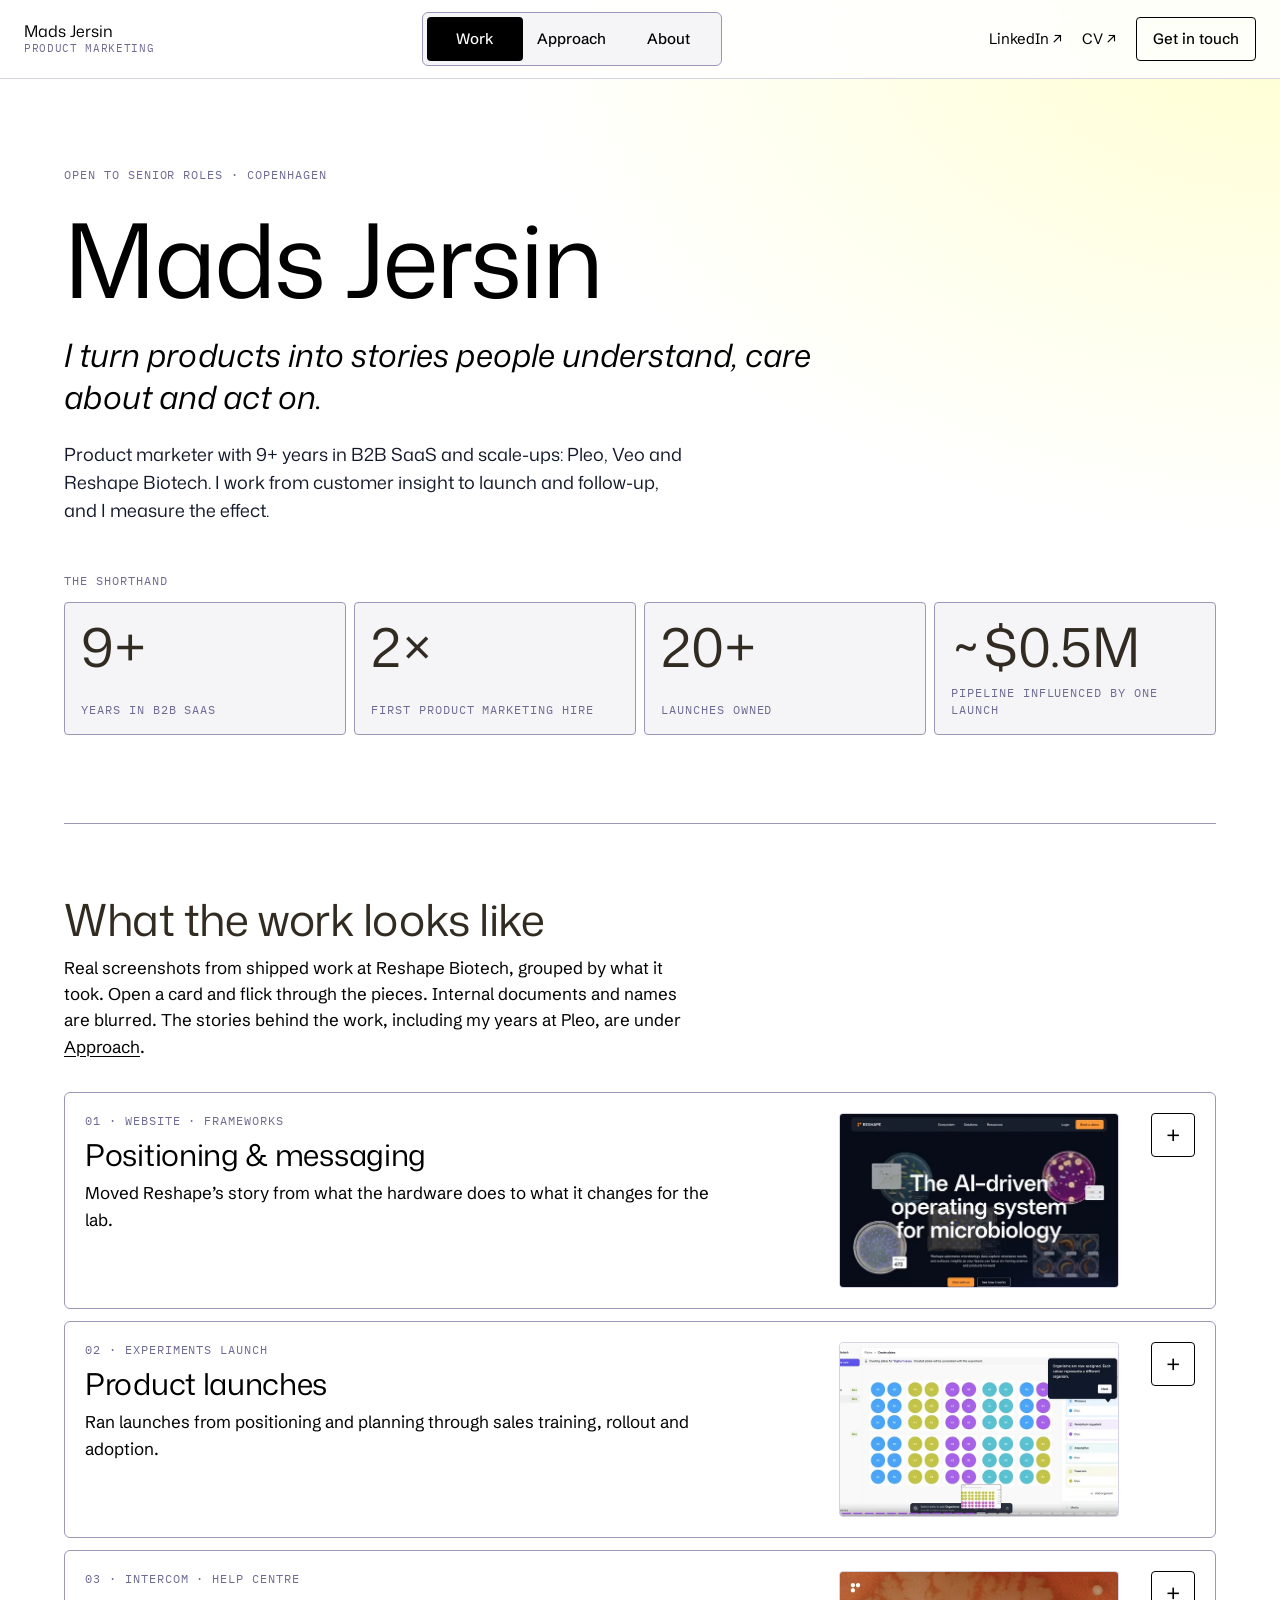
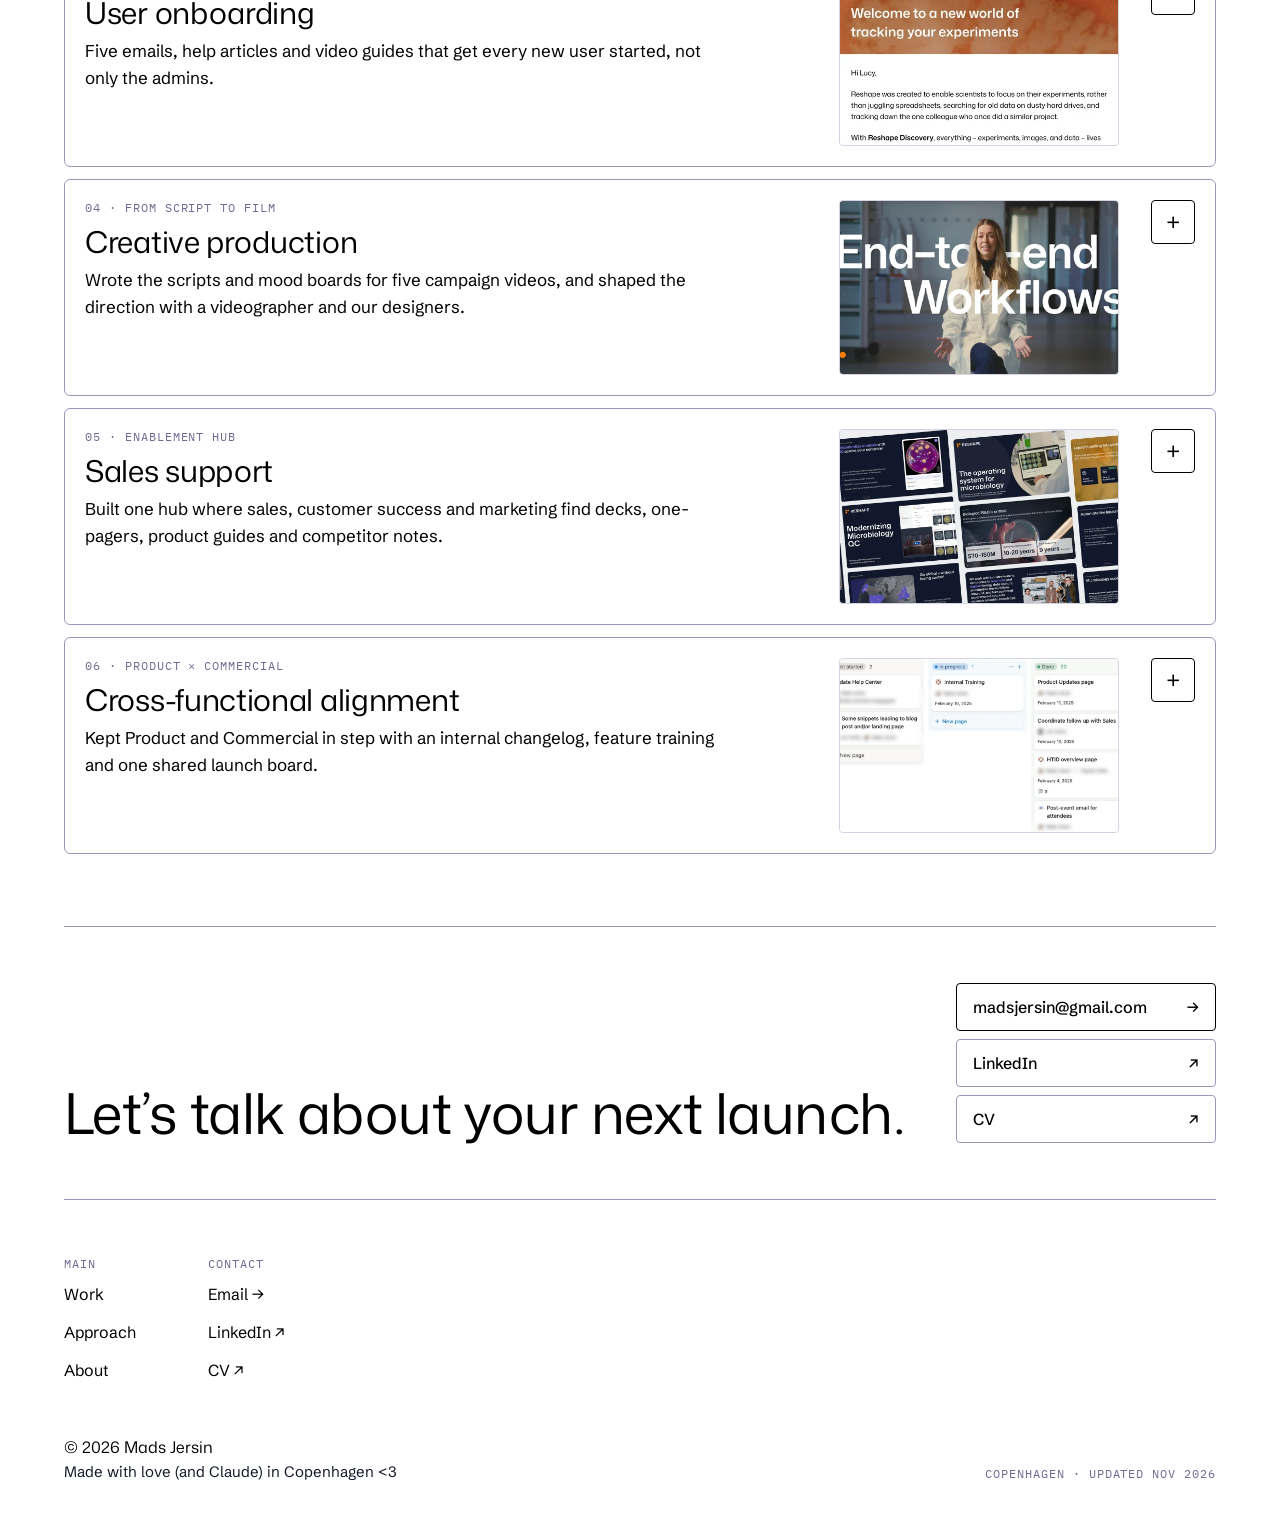
==== index.html @ 0ba7e27a "Add portfolio site: Work, Approach and About Static three-page portfolio built from build.py, with t" ====
<!doctype html>
<html lang="en">
<head>
<meta charset="utf-8">
<meta name="viewport" content="width=device-width, initial-scale=1">
<title>Mads Jersin · Product marketing portfolio</title>
<meta name="description" content="Product marketer in Copenhagen with 9+ years in B2B SaaS: Pleo, Veo and Reshape Biotech. Positioning, launches, onboarding and creative production.">
<meta property="og:title" content="Mads Jersin · Product marketing portfolio">
<meta property="og:description" content="Product marketer in Copenhagen with 9+ years in B2B SaaS: Pleo, Veo and Reshape Biotech. Positioning, launches, onboarding and creative production.">
<meta property="og:type" content="website">
<link rel="icon" href="assets/favicon.svg" type="image/svg+xml">
<link rel="preconnect" href="https://fonts.googleapis.com">
<link rel="preconnect" href="https://fonts.gstatic.com" crossorigin>
<link rel="stylesheet" href="https://fonts.googleapis.com/css2?family=Mona+Sans:ital,wght@0,200..900;1,200..900&amp;family=Schibsted+Grotesk:wght@400..700&amp;family=IBM+Plex+Mono:wght@400;500&amp;display=swap">
<link rel="stylesheet" href="assets/styles.css">
</head>
<body>
<header class="site-header">
<a class="brand" href="./"><span class="brand-name">Mads Jersin</span><span class="label">Product marketing</span></a>
<nav class="nav" aria-label="Main"><a href="./" aria-current="page">Work</a><a href="approach/">Approach</a><a href="about/">About</a></nav>
<div class="header-links">
<a href="https://www.linkedin.com/in/madsjersin/" target="_blank" rel="noopener">LinkedIn ↗</a>
<a href="https://drive.google.com/file/d/1JuSTkis4ubju15cBtVHwm5WneKTmhr91/view?usp=sharing" target="_blank" rel="noopener">CV ↗</a>
<a class="cta" href="mailto:madsjersin@gmail.com">Get in touch</a>
</div>
</header>
<main class="wrap">
<section class="hero">
<span class="label">Open to senior roles · Copenhagen</span>
<h1>Mads Jersin</h1>
<p class="lede">I turn products into stories people understand, care about and act on.</p>
<p class="intro">Product marketer with 9+ years in B2B SaaS and scale-ups: Pleo, Veo and Reshape Biotech. I work from customer insight to launch and follow-up, and I measure the effect.</p>
</section>
<section class="shorthand" aria-label="The shorthand">
<span class="label">The shorthand</span>
<div class="stats"><div class="stat"><span class="stat-num">9+</span><span class="label">Years in B2B SaaS</span></div><div class="stat"><span class="stat-num">2×</span><span class="label">First product marketing hire</span></div><div class="stat"><span class="stat-num">20+</span><span class="label">Launches owned</span></div><div class="stat"><span class="stat-num">~$0.5M</span><span class="label">Pipeline influenced by one launch</span></div></div>
</section>
<section class="section ruled" id="work">
<div class="section-head">
<h2>What the work looks like</h2>
<p>Real screenshots from shipped work at Reshape Biotech, grouped by what it took. Open a card and flick through the pieces. Internal documents and names are blurred. The stories behind the work, including my years at Pleo, are under <a href="approach/">Approach</a>.</p>
</div>
<div class="cards"><details class="card" id="positioning">
<summary>
<div class="card-text"><span class="label">01 · Website · Frameworks</span><h3>Positioning &amp; messaging</h3><p>Moved Reshape’s story from what the hardware does to what it changes for the lab.</p></div>
<div class="thumb"><img src="assets/img/pos-new-website.webp" alt="" width="560" height="1000" loading="lazy"></div>
<span class="plus" aria-hidden="true"><span>+</span></span>
</summary>
<div class="card-body"><p class="note">The old and new website side by side, and the documents behind the change: a written positioning, a messaging framework and audience profiles for quality control (QC) and R&amp;D labs.</p><div class="strip-wrap"><div class="strip"><figure class="shot"><figcaption>Old website</figcaption><button type="button" data-caption="Old website" aria-label="Enlarge: Old website"><img src="assets/img/pos-old-website.webp" alt="Old website (screenshot)" width="549" height="1000" loading="lazy"></button></figure><figure class="shot"><figcaption>New website</figcaption><button type="button" data-caption="New website" aria-label="Enlarge: New website"><img src="assets/img/pos-new-website.webp" alt="New website (screenshot)" width="560" height="1000" loading="lazy"></button></figure><figure class="shot"><figcaption>Positioning document</figcaption><button type="button" data-caption="Positioning document" aria-label="Enlarge: Positioning document"><img src="assets/img/pos-positioning.webp" alt="Positioning document (screenshot)" width="803" height="1000" loading="lazy"></button></figure><figure class="shot"><figcaption>Messaging framework</figcaption><button type="button" data-caption="Messaging framework" aria-label="Enlarge: Messaging framework"><img src="assets/img/pos-messaging.webp" alt="Messaging framework (screenshot)" width="735" height="1000" loading="lazy"></button></figure><figure class="shot"><figcaption>Audience framework</figcaption><button type="button" data-caption="Audience framework" aria-label="Enlarge: Audience framework"><img src="assets/img/pos-audience.webp" alt="Audience framework (screenshot)" width="607" height="1000" loading="lazy"></button></figure></div><div class="strip-foot"><span class="label">5 pieces · click one to enlarge</span><div class="arrows"><button type="button" data-dir="-1" aria-label="Previous screenshots">←</button><button type="button" data-dir="1" aria-label="Next screenshots">→</button></div></div></div></div>
</details><details class="card" id="launches">
<summary>
<div class="card-text"><span class="label">02 · Experiments launch</span><h3>Product launches</h3><p>Ran launches from positioning and planning through sales training, rollout and adoption.</p></div>
<div class="thumb"><img src="assets/img/exp-feature-tour.webp" alt="" width="790" height="426" loading="lazy"></div>
<span class="plus" aria-hidden="true"><span>+</span></span>
</summary>
<div class="card-body"><p class="note">The Experiments launch: every place a user meets the new feature, from the first tooltip to the help article. One of the launches run through Reshape’s tiered launch model.</p><div class="strip-wrap"><div class="strip"><figure class="shot"><figcaption>In-app tooltips</figcaption><button type="button" data-caption="In-app tooltips" aria-label="Enlarge: In-app tooltips"><img src="assets/img/exp-tooltips.webp" alt="In-app tooltips (screenshot)" width="416" height="528" loading="lazy"></button></figure><figure class="shot"><figcaption>Empty state</figcaption><button type="button" data-caption="Empty state" aria-label="Enlarge: Empty state"><img src="assets/img/exp-empty-state.webp" alt="Empty state (screenshot)" width="912" height="532" loading="lazy"></button></figure><figure class="shot"><figcaption>Clickable feature tour</figcaption><button type="button" data-caption="Clickable feature tour" aria-label="Enlarge: Clickable feature tour"><img src="assets/img/exp-feature-tour.webp" alt="Clickable feature tour (screenshot)" width="790" height="426" loading="lazy"></button></figure><figure class="shot"><figcaption>Launch email</figcaption><button type="button" data-caption="Launch email" aria-label="Enlarge: Launch email"><img src="assets/img/exp-launch-email.webp" alt="Launch email (screenshot)" width="444" height="940" loading="lazy"></button></figure><figure class="shot"><figcaption>Help article: Plate templates</figcaption><button type="button" data-caption="Help article: Plate templates" aria-label="Enlarge: Help article: Plate templates"><img src="assets/img/exp-kb-plate-templates.webp" alt="Help article: Plate templates (screenshot)" width="400" height="446" loading="lazy"></button></figure><figure class="shot"><figcaption>Help article: Experiments</figcaption><button type="button" data-caption="Help article: Experiments" aria-label="Enlarge: Help article: Experiments"><img src="assets/img/exp-kb-experiments.webp" alt="Help article: Experiments (screenshot)" width="400" height="450" loading="lazy"></button></figure></div><div class="strip-foot"><span class="label">6 pieces · click one to enlarge</span><div class="arrows"><button type="button" data-dir="-1" aria-label="Previous screenshots">←</button><button type="button" data-dir="1" aria-label="Next screenshots">→</button></div></div></div></div>
</details><details class="card" id="onboarding">
<summary>
<div class="card-text"><span class="label">03 · Intercom · Help centre</span><h3>User onboarding</h3><p>Five emails, help articles and video guides that get every new user started, not only the admins.</p></div>
<div class="thumb"><img src="assets/img/onb-email.webp" alt="" width="535" height="1000" loading="lazy"></div>
<span class="plus" aria-hidden="true"><span>+</span></span>
</summary>
<div class="card-body"><p class="note">Each email points to a help article with a video guide, so new users can read or watch their way into the product. The story behind it is under Approach.</p><div class="strip-wrap"><div class="strip"><figure class="shot"><figcaption>Onboarding email</figcaption><button type="button" data-caption="Onboarding email" aria-label="Enlarge: Onboarding email"><img src="assets/img/onb-email.webp" alt="Onboarding email (screenshot)" width="535" height="1000" loading="lazy"></button></figure><figure class="shot"><figcaption>Video guides: Reshape 101</figcaption><button type="button" data-caption="Video guides: Reshape 101" aria-label="Enlarge: Video guides: Reshape 101"><img src="assets/img/onb-videos.webp" alt="Video guides: Reshape 101 (screenshot)" width="1400" height="599" loading="lazy"></button></figure><figure class="shot"><figcaption>Help article: Starting a new job</figcaption><button type="button" data-caption="Help article: Starting a new job" aria-label="Enlarge: Help article: Starting a new job"><img src="assets/img/onb-article-job.webp" alt="Help article: Starting a new job (screenshot)" width="850" height="728" loading="lazy"></button></figure><figure class="shot"><figcaption>Help article: Discovery overview</figcaption><button type="button" data-caption="Help article: Discovery overview" aria-label="Enlarge: Help article: Discovery overview"><img src="assets/img/onb-article-overview.webp" alt="Help article: Discovery overview (screenshot)" width="852" height="734" loading="lazy"></button></figure></div><div class="strip-foot"><span class="label">4 pieces · click one to enlarge</span><div class="arrows"><button type="button" data-dir="-1" aria-label="Previous screenshots">←</button><button type="button" data-dir="1" aria-label="Next screenshots">→</button></div></div></div></div>
</details><details class="card" id="creative">
<summary>
<div class="card-text"><span class="label">04 · From script to film</span><h3>Creative production</h3><p>Wrote the scripts and mood boards for five campaign videos, and shaped the direction with a videographer and our designers.</p></div>
<div class="thumb"><img src="assets/img/cre-final.webp" alt="" width="1054" height="588" loading="lazy"></div>
<span class="plus" aria-hidden="true"><span>+</span></span>
</summary>
<div class="card-body"><p class="note">How one of them came together, from script to finished film.</p><div class="strip-wrap"><div class="strip"><figure class="shot"><figcaption>1 → Scripting</figcaption><button type="button" data-caption="Scripting" aria-label="Enlarge: Scripting"><img src="assets/img/cre-script.webp" alt="Scripting (screenshot)" width="1161" height="876" loading="lazy"></button></figure><figure class="shot"><figcaption>2 → Mood boarding</figcaption><button type="button" data-caption="Mood boarding" aria-label="Enlarge: Mood boarding"><img src="assets/img/cre-moodboard.webp" alt="Mood boarding (screenshot)" width="1268" height="952" loading="lazy"></button></figure><figure class="shot"><figcaption>3 → Design collaboration</figcaption><button type="button" data-caption="Design collaboration" aria-label="Enlarge: Design collaboration"><img src="assets/img/cre-design.webp" alt="Design collaboration (screenshot)" width="1376" height="656" loading="lazy"></button></figure><figure class="shot"><figcaption>4 → Final film</figcaption><button type="button" data-caption="Final film" aria-label="Enlarge: Final film"><img src="assets/img/cre-final.webp" alt="Final film (screenshot)" width="1054" height="588" loading="lazy"></button></figure></div><div class="strip-foot"><span class="label">4 pieces · click one to enlarge</span><div class="arrows"><button type="button" data-dir="-1" aria-label="Previous screenshots">←</button><button type="button" data-dir="1" aria-label="Next screenshots">→</button></div></div></div></div>
</details><details class="card" id="sales">
<summary>
<div class="card-text"><span class="label">05 · Enablement hub</span><h3>Sales support</h3><p>Built one hub where sales, customer success and marketing find decks, one-pagers, product guides and competitor notes.</p></div>
<div class="thumb"><img src="assets/img/sal-decks.webp" alt="" width="1116" height="672" loading="lazy"></div>
<span class="plus" aria-hidden="true"><span>+</span></span>
</summary>
<div class="card-body"><p class="note">Used by everyone in the commercial teams, around 15 people.</p><div class="strip-wrap"><div class="strip"><figure class="shot"><figcaption>Enablement &amp; sales collateral hub</figcaption><button type="button" data-caption="Enablement &amp; sales collateral hub" aria-label="Enlarge: Enablement &amp; sales collateral hub"><img src="assets/img/sal-hub.webp" alt="Enablement &amp; sales collateral hub (screenshot)" width="1108" height="982" loading="lazy"></button></figure><figure class="shot"><figcaption>Sales decks</figcaption><button type="button" data-caption="Sales decks" aria-label="Enlarge: Sales decks"><img src="assets/img/sal-decks.webp" alt="Sales decks (screenshot)" width="1116" height="672" loading="lazy"></button></figure><figure class="shot"><figcaption>Product guides</figcaption><button type="button" data-caption="Product guides" aria-label="Enlarge: Product guides"><img src="assets/img/sal-guides.webp" alt="Product guides (screenshot)" width="967" height="630" loading="lazy"></button></figure><figure class="shot"><figcaption>One-pagers</figcaption><button type="button" data-caption="One-pagers" aria-label="Enlarge: One-pagers"><img src="assets/img/sal-onepagers.webp" alt="One-pagers (screenshot)" width="987" height="476" loading="lazy"></button></figure><figure class="shot"><figcaption>Competitive intel</figcaption><button type="button" data-caption="Competitive intel" aria-label="Enlarge: Competitive intel"><img src="assets/img/sal-compintel.webp" alt="Competitive intel (screenshot)" width="1116" height="451" loading="lazy"></button></figure><figure class="shot"><figcaption>Internal feature overviews</figcaption><button type="button" data-caption="Internal feature overviews" aria-label="Enlarge: Internal feature overviews"><img src="assets/img/sal-feature-overviews.webp" alt="Internal feature overviews (screenshot)" width="546" height="451" loading="lazy"></button></figure></div><div class="strip-foot"><span class="label">6 pieces · click one to enlarge</span><div class="arrows"><button type="button" data-dir="-1" aria-label="Previous screenshots">←</button><button type="button" data-dir="1" aria-label="Next screenshots">→</button></div></div></div></div>
</details><details class="card" id="alignment">
<summary>
<div class="card-text"><span class="label">06 · Product × Commercial</span><h3>Cross-functional alignment</h3><p>Kept Product and Commercial in step with an internal changelog, feature training and one shared launch board.</p></div>
<div class="thumb"><img src="assets/img/ali-launch-board.webp" alt="" width="1130" height="630" loading="lazy"></div>
<span class="plus" aria-hidden="true"><span>+</span></span>
</summary>
<div class="card-body"><p class="note">The quieter work that makes launches land.</p><div class="strip-wrap"><div class="strip"><figure class="shot"><figcaption>Internal product changelog</figcaption><button type="button" data-caption="Internal product changelog" aria-label="Enlarge: Internal product changelog"><img src="assets/img/ali-changelog.webp" alt="Internal product changelog (screenshot)" width="448" height="1000" loading="lazy"></button></figure><figure class="shot"><figcaption>Internal feature training</figcaption><button type="button" data-caption="Internal feature training" aria-label="Enlarge: Internal feature training"><img src="assets/img/ali-training.webp" alt="Internal feature training (screenshot)" width="1213" height="996" loading="lazy"></button></figure><figure class="shot"><figcaption>Product launch coordination</figcaption><button type="button" data-caption="Product launch coordination" aria-label="Enlarge: Product launch coordination"><img src="assets/img/ali-launch-board.webp" alt="Product launch coordination (screenshot)" width="1130" height="630" loading="lazy"></button></figure></div><div class="strip-foot"><span class="label">3 pieces · click one to enlarge</span><div class="arrows"><button type="button" data-dir="-1" aria-label="Previous screenshots">←</button><button type="button" data-dir="1" aria-label="Next screenshots">→</button></div></div></div></div>
</details></div>
</section>
<section class="contact" aria-label="Contact">
<h2>Let’s talk about your next launch.</h2>
<div class="contact-links">
<a href="mailto:madsjersin@gmail.com">madsjersin@gmail.com <span aria-hidden="true">→</span></a>
<a href="https://www.linkedin.com/in/madsjersin/" target="_blank" rel="noopener">LinkedIn <span aria-hidden="true">↗</span></a>
<a href="https://drive.google.com/file/d/1JuSTkis4ubju15cBtVHwm5WneKTmhr91/view?usp=sharing" target="_blank" rel="noopener">CV <span aria-hidden="true">↗</span></a>
</div>
</section>
<footer class="site-footer">
<div class="footer-cols">
<div><span class="label">Main</span><a href="./">Work</a><a href="approach/">Approach</a><a href="about/">About</a></div>
<div><span class="label">Contact</span><a href="mailto:madsjersin@gmail.com">Email →</a><a href="https://www.linkedin.com/in/madsjersin/" target="_blank" rel="noopener">LinkedIn ↗</a><a href="https://drive.google.com/file/d/1JuSTkis4ubju15cBtVHwm5WneKTmhr91/view?usp=sharing" target="_blank" rel="noopener">CV ↗</a></div>
</div>
<div class="footer-base">
<div><p>© 2026 Mads Jersin</p><p>Made with love (and Claude) in Copenhagen &lt;3</p></div>
<span class="label">Copenhagen · Updated Nov 2026</span>
</div>
</footer>
</main>
<dialog class="lightbox" id="lightbox" aria-label="Enlarged screenshot">
<figure><img alt=""><figcaption><span data-caption></span><button type="button">Close</button></figcaption></figure>
</dialog>
<script src="assets/site.js"></script>
</body>
</html>
---- assets/styles.css ----
/* Mads Jersin — portfolio. Tokens follow the "Mads Jersin" design system. */
:root {
  --paper: #ffffff;
  --ink: #000000;
  --deep-ink: #12192a;
  --charcoal: #322b22;
  --lavender: #9b97b8;
  --lavender-ink: #6e6a92;
  --lavender-soft: #d5d3e1;
  --card: #f5f5f8;
  --display: "Mona Sans", "Helvetica Neue", Arial, sans-serif;
  --sans: "Schibsted Grotesk", "Helvetica Neue", Arial, sans-serif;
  --mono: "IBM Plex Mono", "SFMono-Regular", Menlo, monospace;
  --wrap: 1200px;
  --gutter: 24px;
}

@view-transition { navigation: auto; }

*, *::before, *::after { box-sizing: border-box; }
html { scroll-behavior: smooth; -webkit-text-size-adjust: 100%; }
body {
  margin: 0;
  color: var(--ink);
  font-family: var(--sans);
  font-size: 17px;
  line-height: 1.55;
  background:
    radial-gradient(1100px 760px at 100% 0%, rgba(255, 255, 196, 0.8) 0%, rgba(255, 255, 196, 0) 70%),
    var(--paper);
  background-repeat: no-repeat;
}
img { max-width: 100%; display: block; }
a { color: var(--ink); text-underline-offset: 3px; }
a:hover { color: var(--lavender-ink); }
:focus-visible { outline: 2px solid var(--ink); outline-offset: 2px; }
h1, h2, h3, p, figure, ul, ol { margin: 0; }
ul, ol { padding: 0; list-style: none; }

.wrap { max-width: var(--wrap); margin: 0 auto; padding: 0 var(--gutter); }
.label {
  font-family: var(--mono);
  font-size: 12px;
  line-height: 1.4;
  letter-spacing: 0.08em;
  text-transform: uppercase;
  color: var(--lavender-ink);
}

/* Header */
.site-header {
  position: sticky; top: 0; z-index: 20;
  display: flex; align-items: center; justify-content: space-between; gap: 16px;
  padding: 12px var(--gutter);
  background: rgba(255, 255, 255, 0.86);
  -webkit-backdrop-filter: blur(10px); backdrop-filter: blur(10px);
  border-bottom: 1px solid var(--lavender-soft);
}
.brand { display: flex; flex-direction: column; text-decoration: none; min-height: 44px; justify-content: center; }
.brand-name { font-family: var(--display); font-size: 16px; line-height: 1.2; }
.brand .label { font-size: 11px; letter-spacing: 0.06em; }
.nav {
  display: grid; grid-template-columns: repeat(3, minmax(0, 1fr));
  width: 300px; max-width: 100%; padding: 4px;
  background: var(--card); border: 1px solid var(--lavender); border-radius: 6px;
}
.nav a {
  display: flex; align-items: center; justify-content: center;
  min-height: 44px; border-radius: 4px;
  text-decoration: none; font-size: 15px; font-weight: 500;
}
.nav a[aria-current="page"] { background: var(--ink); color: #ffffff; view-transition-name: navpill; }
.header-links { display: flex; align-items: center; gap: 20px; font-size: 15px; }
.header-links a { text-decoration: none; min-height: 44px; display: inline-flex; align-items: center; white-space: nowrap; }
.header-links .cta { padding: 0 16px; border: 1px solid var(--ink); border-radius: 4px; font-weight: 500; }

/* Hero */
.hero { display: flex; flex-direction: column; gap: 24px; padding: 88px 0 48px; }
.hero h1 { font-family: var(--display); font-weight: 400; font-size: clamp(52px, 8vw, 104px); line-height: 1; letter-spacing: -0.02em; }
.lede { max-width: 820px; font-family: var(--display); font-style: italic; font-size: clamp(22px, 2.6vw, 32px); line-height: 1.3; }
.intro { max-width: 620px; font-family: var(--display); font-size: 18px; color: var(--deep-ink); }

.shorthand { display: flex; flex-direction: column; gap: 12px; padding-bottom: 88px; }
.stats { display: grid; grid-template-columns: repeat(4, minmax(0, 1fr)); gap: 8px; }
.stat {
  display: flex; flex-direction: column; justify-content: space-between; gap: 12px;
  min-height: 120px; padding: 16px;
  background: var(--card); border: 1px solid var(--lavender); border-radius: 4px;
}
.stat-num { font-family: var(--display); font-size: clamp(36px, 4.4vw, 54px); line-height: 1; color: var(--charcoal); }

/* Sections */
.section { display: flex; flex-direction: column; gap: 32px; padding: 72px 0; }
.section.ruled { border-top: 1px solid var(--lavender); }
.section.first { padding-top: 88px; }
.section-head { display: flex; flex-direction: column; gap: 12px; }
.section-head h1, .section-head h2 {
  font-family: var(--display); font-weight: 400; font-size: clamp(34px, 4.4vw, 44px);
  line-height: 1.05; letter-spacing: -0.01em; color: var(--charcoal);
}
.section-head p { max-width: 640px; }

/* Cards (details) */
.cards { display: flex; flex-direction: column; gap: 12px; }
.card { background: var(--paper); border: 1px solid var(--lavender); border-radius: 6px; scroll-margin-top: 96px; }
.card summary {
  display: grid; grid-template-columns: minmax(0, 1fr) auto 44px; gap: 16px 32px; align-items: start;
  padding: 20px; cursor: pointer; list-style: none; border-radius: 6px;
}
.card summary::-webkit-details-marker { display: none; }
.card summary:hover .plus { background: var(--ink); color: #ffffff; }
.card-text { display: flex; flex-direction: column; gap: 8px; min-width: 0; }
.card-text h3 { font-family: var(--display); font-weight: 400; font-size: clamp(24px, 3vw, 30px); line-height: 1.15; letter-spacing: -0.01em; }
.card-text p { max-width: 640px; }
.thumb { grid-column: 2; grid-row: 1; width: 280px; aspect-ratio: 16 / 10; border: 1px solid var(--lavender-soft); border-radius: 4px; overflow: hidden; background: var(--card); }
.thumb img { width: 100%; height: 100%; object-fit: cover; object-position: top; }
.card[open] .thumb { display: none; }
.plus {
  grid-column: -2; grid-row: 1;
  width: 44px; height: 44px; display: flex; align-items: center; justify-content: center;
  border: 1px solid var(--ink); border-radius: 4px; background: var(--paper);
  font-family: var(--display); font-size: 24px; line-height: 1; transition: background 160ms, color 160ms;
}
.plus span { display: block; transition: transform 240ms; }
.card[open] .plus span { transform: rotate(45deg); }

.result {
  grid-column: 2; grid-row: 1; width: 280px; display: flex; flex-direction: column; gap: 6px; padding: 12px 16px;
  background: var(--card); border: 1px solid var(--lavender); border-radius: 4px;
}
.result .label { font-size: 11px; letter-spacing: 0.06em; }
.result li { display: grid; grid-template-columns: 18px minmax(0, 1fr); font-size: 15px; line-height: 1.45; color: var(--charcoal); }
.result li + li { margin-top: 6px; }
.result li::before { content: "→"; color: var(--lavender-ink); }

.card-body { display: flex; flex-direction: column; gap: 20px; padding: 0 20px 20px; }
.note { max-width: 68ch; font-family: var(--display); font-size: 18px; color: var(--deep-ink); }

/* Story rows */
.story { max-width: 72ch; border-top: 2px solid var(--ink); }
.story > div { display: flex; flex-direction: column; gap: 4px; padding: 14px 0; border-bottom: 1px solid var(--lavender); }
.story dt { font-family: var(--mono); font-size: 11px; letter-spacing: 0.06em; text-transform: uppercase; color: var(--lavender-ink); }
.story dd { margin: 0; font-size: 16px; }
.tags { font-family: var(--mono); font-size: 12px; letter-spacing: 0.06em; text-transform: uppercase; }
.more { display: inline-flex; align-items: center; gap: 12px; align-self: flex-start; min-height: 48px; padding: 0 16px; border: 1px solid var(--ink); border-radius: 4px; text-decoration: none; font-weight: 500; font-size: 16px; }

/* Screenshot strip */
.strip-wrap { display: flex; flex-direction: column; gap: 12px; min-width: 0; }
.strip {
  display: flex; gap: 20px; overflow-x: auto; scroll-snap-type: x proximity;
  margin-right: -20px; padding: 4px 20px 16px 0; scrollbar-width: thin;
}
.shot { flex: none; display: flex; flex-direction: column; gap: 8px; scroll-snap-align: start; }
.shot figcaption { font-size: 14px; font-weight: 500; line-height: 1.3; }
.shot button {
  display: block; padding: 0; border: 1px solid var(--lavender-soft); border-radius: 4px; overflow: hidden;
  background: var(--card); cursor: zoom-in; height: clamp(240px, 30vw, 380px);
}
.shot img { height: 100%; width: auto; max-width: none; }
.strip-foot { display: flex; align-items: center; justify-content: space-between; gap: 12px; }
.strip-foot .label { font-size: 11px; letter-spacing: 0.06em; }
.arrows { display: flex; gap: 8px; }
.arrows button {
  width: 44px; height: 44px; padding: 0; background: var(--paper); border: 1px solid var(--lavender);
  border-radius: 4px; cursor: pointer; font-size: 18px; color: var(--ink);
}
.arrows button:disabled { color: var(--lavender-soft); border-color: var(--lavender-soft); cursor: default; }

/* Lightbox */
.lightbox { padding: 0; border: 0; background: transparent; max-width: min(96vw, 1400px); max-height: 94vh; }
.lightbox::backdrop { background: rgba(18, 25, 42, 0.82); }
.lightbox figure { display: flex; flex-direction: column; gap: 10px; }
.lightbox img { max-width: 100%; max-height: 84vh; width: auto; height: auto; margin: 0 auto; border-radius: 4px; background: var(--paper); }
.lightbox figcaption { display: flex; justify-content: space-between; align-items: center; gap: 16px; color: #ffffff; font-size: 15px; }
.lightbox button { min-height: 44px; padding: 0 16px; background: transparent; color: #ffffff; border: 1px solid #ffffff; border-radius: 4px; font: inherit; cursor: pointer; }

/* About */
.about-top { display: flex; flex-wrap: wrap; gap: 40px; align-items: flex-start; }
.about-text { flex: 999 1 520px; min-width: 0; display: flex; flex-direction: column; gap: 16px; }
.about-text h1 { font-family: var(--display); font-weight: 400; font-size: clamp(34px, 4.4vw, 44px); line-height: 1.05; letter-spacing: -0.01em; color: var(--charcoal); }
.about-text p { max-width: 640px; font-family: var(--display); font-size: 18px; color: var(--deep-ink); }
.portrait { position: relative; flex: 1 1 260px; max-width: 340px; aspect-ratio: 152 / 183; border-radius: 5px; overflow: hidden; }
.portrait img { width: 100%; height: 100%; object-fit: cover; }
.portrait::after { content: ""; position: absolute; inset: 0; background: rgba(255, 255, 196, 0.19); }
.roles { border-top: 2px solid var(--ink); }
.role { display: flex; flex-wrap: wrap; gap: 8px 32px; padding: 20px 0; border-bottom: 1px solid var(--lavender); }
.role-co { flex: 1 1 260px; display: flex; flex-direction: column; gap: 6px; }
.role-co strong { font-family: var(--display); font-weight: 400; font-size: 28px; line-height: 1.15; }
.role-what { flex: 999 1 420px; min-width: 0; display: flex; flex-direction: column; gap: 6px; }
.role-what strong { font-family: var(--display); font-weight: 400; font-size: 21px; line-height: 1.25; }
.role-what span { font-size: 16px; }
.facts { display: flex; flex-wrap: wrap; gap: 8px; }
.fact { flex: 1 1 320px; display: flex; flex-direction: column; gap: 8px; padding: 16px; background: var(--card); border: 1px solid var(--lavender); border-radius: 4px; font-size: 16px; }

/* Contact + footer */
.contact { display: flex; flex-wrap: wrap; align-items: flex-end; justify-content: space-between; gap: 24px; padding: 56px 0; border-top: 1px solid var(--lavender); }
.contact h2 { flex: 999 1 420px; font-family: var(--display); font-weight: 400; font-size: clamp(34px, 5vw, 56px); line-height: 1.05; letter-spacing: -0.01em; }
.contact-links { flex: 1 1 260px; max-width: 360px; display: flex; flex-direction: column; gap: 8px; }
.contact-links a { display: flex; align-items: center; justify-content: space-between; min-height: 48px; padding: 0 16px; border: 1px solid var(--lavender); border-radius: 4px; text-decoration: none; font-size: 16px; font-weight: 500; }
.contact-links a:first-child { border-color: var(--ink); }
.site-footer { display: flex; flex-direction: column; gap: 48px; padding: 56px 0 40px; border-top: 1px solid var(--lavender); }
.footer-cols { display: flex; flex-wrap: wrap; gap: 32px 72px; }
.footer-cols div { display: flex; flex-direction: column; gap: 6px; }
.footer-cols a { text-decoration: none; font-size: 16px; min-height: 32px; display: inline-flex; align-items: center; }
.footer-base { display: flex; flex-wrap: wrap; align-items: flex-end; justify-content: space-between; gap: 12px; }
.footer-base p { font-size: 15px; color: var(--deep-ink); }
.footer-base p:first-child { font-family: var(--display); font-size: 16px; color: var(--ink); }

/* Tablet */
@media (max-width: 960px) {
  .header-links a:not(.cta) { display: none; }
  .card summary { grid-template-columns: minmax(0, 1fr) 44px; }
  .thumb, .result { grid-column: 1 / -1; grid-row: 2; }
  .thumb { width: min(100%, 420px); }
  .result { width: min(100%, 420px); }
}

/* Phone */
@media (max-width: 640px) {
  :root { --gutter: 16px; }
  .site-header { padding: 8px var(--gutter); gap: 12px; }
  .brand .label, .header-links { display: none; }
  .nav { width: auto; flex: 0 1 252px; }
  .nav a { font-size: 14px; }
  .hero { padding: 48px 0 40px; gap: 20px; }
  .shorthand { padding-bottom: 56px; }
  .stats { grid-template-columns: repeat(2, minmax(0, 1fr)); }
  .stat { min-height: 104px; padding: 12px; }
  .stat .label { font-size: 11px; letter-spacing: 0.06em; }
  .section { padding: 56px 0; gap: 24px; }
  .section.first { padding-top: 48px; }
  .card summary { padding: 16px; gap: 14px 12px; }
  .card-body { padding: 0 16px 16px; }
  .thumb, .result { width: 100%; }
  .strip { margin-right: -16px; padding-right: 16px; gap: 14px; }
  .shot button { height: 260px; }
  .contact { padding: 48px 0; }
  .contact-links { max-width: none; }
}

@media (prefers-reduced-motion: reduce) {
  html { scroll-behavior: auto; }
  .plus, .plus span { transition: none; }
  @view-transition { navigation: none; }
}
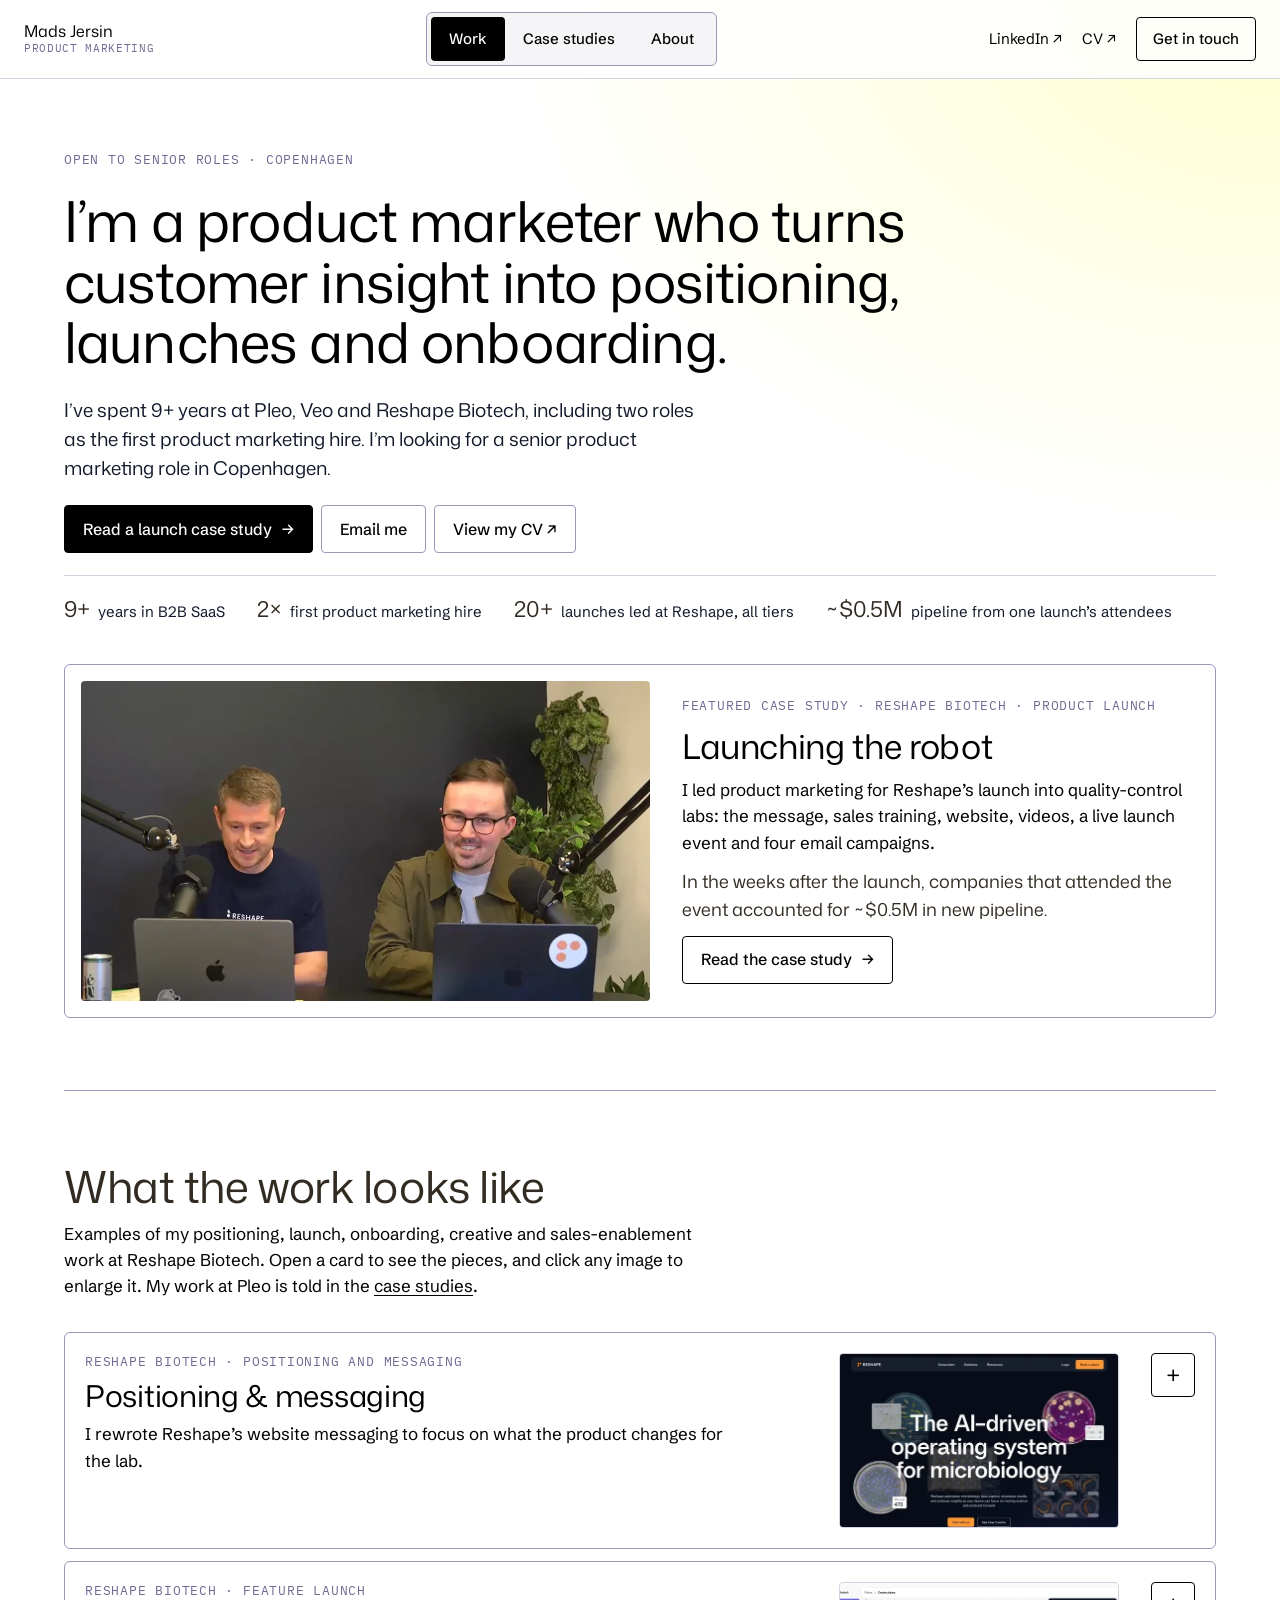
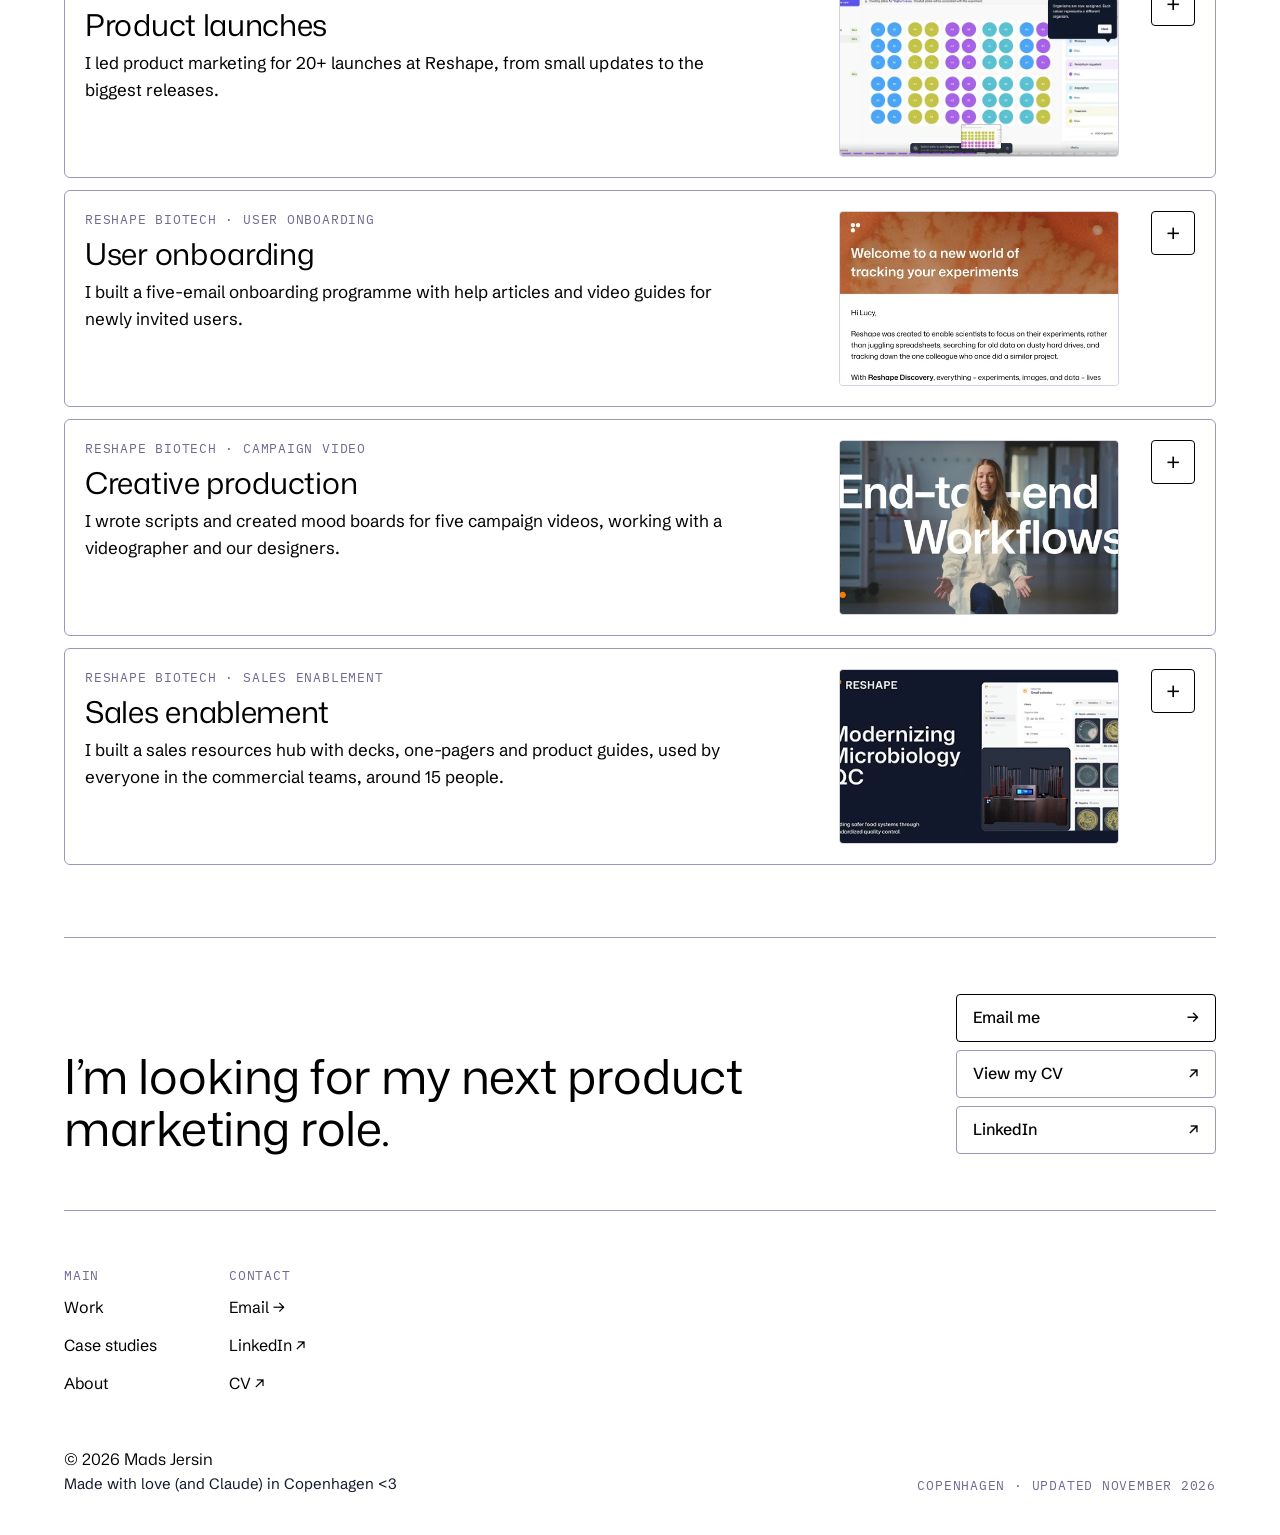
==== commit 26e8b26b: "Apply design review: no blurred images, case studies, featured launch - Work: proposition-led hero w" ====
--- a/index.html
+++ b/index.html
@@ -17,7 +17,7 @@
 <body>
 <header class="site-header">
 <a class="brand" href="./"><span class="brand-name">Mads Jersin</span><span class="label">Product marketing</span></a>
-<nav class="nav" aria-label="Main"><a href="./" aria-current="page">Work</a><a href="approach/">Approach</a><a href="about/">About</a></nav>
+<nav class="nav" aria-label="Main"><a href="./" aria-current="page">Work</a><a href="case-studies/">Case studies</a><a href="about/">About</a></nav>
 <div class="header-links">
 <a href="https://www.linkedin.com/in/madsjersin/" target="_blank" rel="noopener">LinkedIn ↗</a>
 <a href="https://drive.google.com/file/d/1JuSTkis4ubju15cBtVHwm5WneKTmhr91/view?usp=sharing" target="_blank" rel="noopener">CV ↗</a>
@@ -27,84 +27,94 @@
 <main class="wrap">
 <section class="hero">
 <span class="label">Open to senior roles · Copenhagen</span>
-<h1>Mads Jersin</h1>
-<p class="lede">I turn products into stories people understand, care about and act on.</p>
-<p class="intro">Product marketer with 9+ years in B2B SaaS and scale-ups: Pleo, Veo and Reshape Biotech. I work from customer insight to launch and follow-up, and I measure the effect.</p>
+<h1>I’m a product marketer who turns customer insight into positioning, launches and onboarding.</h1>
+<p class="intro">I’ve spent 9+ years at Pleo, Veo and Reshape Biotech, including two roles as the first product marketing hire. I’m looking for a senior product marketing role in Copenhagen.</p>
+<div class="hero-actions">
+<a class="button primary" href="case-studies/#robot">Read a launch case study <span aria-hidden="true">→</span></a>
+<a class="button" href="mailto:madsjersin@gmail.com">Email me</a>
+<a class="button" href="https://drive.google.com/file/d/1JuSTkis4ubju15cBtVHwm5WneKTmhr91/view?usp=sharing" target="_blank" rel="noopener">View my CV ↗</a>
+</div>
+<ul class="stats" aria-label="The shorthand"><li><strong>9+</strong> years in B2B SaaS</li><li><strong>2×</strong> first product marketing hire</li><li><strong>20+</strong> launches led at Reshape, all tiers</li><li><strong>~$0.5M</strong> pipeline from one launch’s attendees</li></ul>
 </section>
-<section class="shorthand" aria-label="The shorthand">
-<span class="label">The shorthand</span>
-<div class="stats"><div class="stat"><span class="stat-num">9+</span><span class="label">Years in B2B SaaS</span></div><div class="stat"><span class="stat-num">2×</span><span class="label">First product marketing hire</span></div><div class="stat"><span class="stat-num">20+</span><span class="label">Launches owned</span></div><div class="stat"><span class="stat-num">~$0.5M</span><span class="label">Pipeline influenced by one launch</span></div></div>
+<section class="featured" aria-labelledby="featured-title">
+<a class="featured-img" href="case-studies/#robot" tabindex="-1" aria-hidden="true"><img src="assets/img/robot-event.webp" alt="Two hosts presenting Reshape’s live online launch event" width="870" height="480"></a>
+<div class="featured-text">
+<span class="label">Featured case study · Reshape Biotech · Product launch</span>
+<h2 id="featured-title"><a href="case-studies/#robot">Launching the robot</a></h2>
+<p>I led product marketing for Reshape’s launch into quality-control labs: the message, sales training, website, videos, a live launch event and four email campaigns.</p>
+<p class="featured-result">In the weeks after the launch, companies that attended the event accounted for ~$0.5M in new pipeline.</p>
+<a class="more" href="case-studies/#robot">Read the case study <span aria-hidden="true">→</span></a>
+</div>
 </section>
 <section class="section ruled" id="work">
 <div class="section-head">
 <h2>What the work looks like</h2>
-<p>Real screenshots from shipped work at Reshape Biotech, grouped by what it took. Open a card and flick through the pieces. Internal documents and names are blurred. The stories behind the work, including my years at Pleo, are under <a href="approach/">Approach</a>.</p>
+<p>Examples of my positioning, launch, onboarding, creative and sales-enablement work at Reshape Biotech. Open a card to see the pieces, and click any image to enlarge it. My work at Pleo is told in the <a href="case-studies/">case studies</a>.</p>
 </div>
 <div class="cards"><details class="card" id="positioning">
 <summary>
-<div class="card-text"><span class="label">01 · Website · Frameworks</span><h3>Positioning &amp; messaging</h3><p>Moved Reshape’s story from what the hardware does to what it changes for the lab.</p></div>
+<div class="card-text"><span class="label">Reshape Biotech · Positioning and messaging</span><h3>Positioning &amp; messaging</h3><p>I rewrote Reshape’s website messaging to focus on what the product changes for the lab.</p></div>
 <div class="thumb"><img src="assets/img/pos-new-website.webp" alt="" width="560" height="1000" loading="lazy"></div>
 <span class="plus" aria-hidden="true"><span>+</span></span>
 </summary>
-<div class="card-body"><p class="note">The old and new website side by side, and the documents behind the change: a written positioning, a messaging framework and audience profiles for quality control (QC) and R&amp;D labs.</p><div class="strip-wrap"><div class="strip"><figure class="shot"><figcaption>Old website</figcaption><button type="button" data-caption="Old website" aria-label="Enlarge: Old website"><img src="assets/img/pos-old-website.webp" alt="Old website (screenshot)" width="549" height="1000" loading="lazy"></button></figure><figure class="shot"><figcaption>New website</figcaption><button type="button" data-caption="New website" aria-label="Enlarge: New website"><img src="assets/img/pos-new-website.webp" alt="New website (screenshot)" width="560" height="1000" loading="lazy"></button></figure><figure class="shot"><figcaption>Positioning document</figcaption><button type="button" data-caption="Positioning document" aria-label="Enlarge: Positioning document"><img src="assets/img/pos-positioning.webp" alt="Positioning document (screenshot)" width="803" height="1000" loading="lazy"></button></figure><figure class="shot"><figcaption>Messaging framework</figcaption><button type="button" data-caption="Messaging framework" aria-label="Enlarge: Messaging framework"><img src="assets/img/pos-messaging.webp" alt="Messaging framework (screenshot)" width="735" height="1000" loading="lazy"></button></figure><figure class="shot"><figcaption>Audience framework</figcaption><button type="button" data-caption="Audience framework" aria-label="Enlarge: Audience framework"><img src="assets/img/pos-audience.webp" alt="Audience framework (screenshot)" width="607" height="1000" loading="lazy"></button></figure></div><div class="strip-foot"><span class="label">5 pieces · click one to enlarge</span><div class="arrows"><button type="button" data-dir="-1" aria-label="Previous screenshots">←</button><button type="button" data-dir="1" aria-label="Next screenshots">→</button></div></div></div></div>
+<div class="card-body"><p class="note">The old and new homepage, and the shift behind them. The full positioning, messaging and audience documents are internal, so the core of them is written out here instead.</p><div class="excerpt"><span class="label">The shift, in short</span><dl><div><dt>Before</dt><dd>“Automate your visual experiments.” It led with what the hardware does.</dd></div><div><dt>After</dt><dd>“The AI-driven operating system for microbiology.” It leads with the role Reshape plays in the lab.</dd></div><div><dt>For quality-control labs</dt><dd>Time saved on every test, accurate data, and a full trail of every sample when an auditor asks where an error happened.</dd></div><div><dt>For companies with labs in several countries</dt><dd>The same quality-control process everywhere, monitored remotely, without flying staff out.</dd></div></dl></div><div class="strip-wrap"><div class="strip"><figure class="shot" style="--r: 0.5490"><figcaption>Old homepage</figcaption><button type="button" data-caption="Old homepage" data-desc="Led with automating visual experiments and the hardware itself." aria-label="Enlarge: Old homepage"><img src="assets/img/pos-old-website.webp" alt="Old homepage. Led with automating visual experiments and the hardware itself." width="549" height="1000" loading="lazy"></button><p class="shot-desc">Led with automating visual experiments and the hardware itself.</p></figure><figure class="shot" style="--r: 0.5600"><figcaption>New homepage</figcaption><button type="button" data-caption="New homepage" data-desc="Leads with Reshape as the operating system for microbiology, then what it improves." aria-label="Enlarge: New homepage"><img src="assets/img/pos-new-website.webp" alt="New homepage. Leads with Reshape as the operating system for microbiology, then what it improves." width="560" height="1000" loading="lazy"></button><p class="shot-desc">Leads with Reshape as the operating system for microbiology, then what it improves.</p></figure></div><div class="strip-foot"><span class="count" aria-live="polite">1 of 2</span><div class="arrows"><button type="button" data-dir="-1" aria-label="Previous image">←</button><button type="button" data-dir="1" aria-label="Next image">→</button></div></div></div><a class="more" href="case-studies/#robot">Read the launch case study <span aria-hidden="true">→</span></a></div>
 </details><details class="card" id="launches">
 <summary>
-<div class="card-text"><span class="label">02 · Experiments launch</span><h3>Product launches</h3><p>Ran launches from positioning and planning through sales training, rollout and adoption.</p></div>
+<div class="card-text"><span class="label">Reshape Biotech · Feature launch</span><h3>Product launches</h3><p>I led product marketing for 20+ launches at Reshape, from small updates to the biggest releases.</p></div>
 <div class="thumb"><img src="assets/img/exp-feature-tour.webp" alt="" width="790" height="426" loading="lazy"></div>
 <span class="plus" aria-hidden="true"><span>+</span></span>
 </summary>
-<div class="card-body"><p class="note">The Experiments launch: every place a user meets the new feature, from the first tooltip to the help article. One of the launches run through Reshape’s tiered launch model.</p><div class="strip-wrap"><div class="strip"><figure class="shot"><figcaption>In-app tooltips</figcaption><button type="button" data-caption="In-app tooltips" aria-label="Enlarge: In-app tooltips"><img src="assets/img/exp-tooltips.webp" alt="In-app tooltips (screenshot)" width="416" height="528" loading="lazy"></button></figure><figure class="shot"><figcaption>Empty state</figcaption><button type="button" data-caption="Empty state" aria-label="Enlarge: Empty state"><img src="assets/img/exp-empty-state.webp" alt="Empty state (screenshot)" width="912" height="532" loading="lazy"></button></figure><figure class="shot"><figcaption>Clickable feature tour</figcaption><button type="button" data-caption="Clickable feature tour" aria-label="Enlarge: Clickable feature tour"><img src="assets/img/exp-feature-tour.webp" alt="Clickable feature tour (screenshot)" width="790" height="426" loading="lazy"></button></figure><figure class="shot"><figcaption>Launch email</figcaption><button type="button" data-caption="Launch email" aria-label="Enlarge: Launch email"><img src="assets/img/exp-launch-email.webp" alt="Launch email (screenshot)" width="444" height="940" loading="lazy"></button></figure><figure class="shot"><figcaption>Help article: Plate templates</figcaption><button type="button" data-caption="Help article: Plate templates" aria-label="Enlarge: Help article: Plate templates"><img src="assets/img/exp-kb-plate-templates.webp" alt="Help article: Plate templates (screenshot)" width="400" height="446" loading="lazy"></button></figure><figure class="shot"><figcaption>Help article: Experiments</figcaption><button type="button" data-caption="Help article: Experiments" aria-label="Enlarge: Help article: Experiments"><img src="assets/img/exp-kb-experiments.webp" alt="Help article: Experiments (screenshot)" width="400" height="450" loading="lazy"></button></figure></div><div class="strip-foot"><span class="label">6 pieces · click one to enlarge</span><div class="arrows"><button type="button" data-dir="-1" aria-label="Previous screenshots">←</button><button type="button" data-dir="1" aria-label="Next screenshots">→</button></div></div></div></div>
+<div class="card-body"><p class="note">One example: Experiments, a feature that takes scientists from hypothesis to conclusion in one place, from plate design through imaging and analysis. These are the places a user met it, from the first tooltip to the help article.</p><div class="strip-wrap"><div class="strip"><figure class="shot" style="--r: 0.7879"><figcaption>In-app tooltip</figcaption><button type="button" data-caption="In-app tooltip" data-desc="Points existing users to the new feature where they already work." aria-label="Enlarge: In-app tooltip"><img src="assets/img/exp-tooltips.webp" alt="In-app tooltip. Points existing users to the new feature where they already work." width="416" height="528" loading="lazy"></button><p class="shot-desc">Points existing users to the new feature where they already work.</p></figure><figure class="shot" style="--r: 1.7143"><figcaption>Empty state</figcaption><button type="button" data-caption="Empty state" data-desc="Explains what Experiments does before there is anything in it." aria-label="Enlarge: Empty state"><img src="assets/img/exp-empty-state.webp" alt="Empty state. Explains what Experiments does before there is anything in it." width="912" height="532" loading="lazy"></button><p class="shot-desc">Explains what Experiments does before there is anything in it.</p></figure><figure class="shot" style="--r: 1.8545"><figcaption>Feature-tour screenshot</figcaption><button type="button" data-caption="Feature-tour screenshot" data-desc="A step from the clickable tour through plate design." aria-label="Enlarge: Feature-tour screenshot"><img src="assets/img/exp-feature-tour.webp" alt="Feature-tour screenshot. A step from the clickable tour through plate design." width="790" height="426" loading="lazy"></button><p class="shot-desc">A step from the clickable tour through plate design.</p></figure><figure class="shot" style="--r: 0.4723"><figcaption>Launch email</figcaption><button type="button" data-caption="Launch email" data-desc="The announcement to customers, leading with what changes for them." aria-label="Enlarge: Launch email"><img src="assets/img/exp-launch-email.webp" alt="Launch email. The announcement to customers, leading with what changes for them." width="444" height="940" loading="lazy"></button><p class="shot-desc">The announcement to customers, leading with what changes for them.</p></figure><figure class="shot" style="--r: 0.8969"><figcaption>Help article</figcaption><button type="button" data-caption="Help article" data-desc="A step-by-step guide with an embedded video." aria-label="Enlarge: Help article"><img src="assets/img/exp-kb-plate-templates.webp" alt="Help article. A step-by-step guide with an embedded video." width="400" height="446" loading="lazy"></button><p class="shot-desc">A step-by-step guide with an embedded video.</p></figure></div><div class="strip-foot"><span class="count" aria-live="polite">1 of 5</span><div class="arrows"><button type="button" data-dir="-1" aria-label="Previous image">←</button><button type="button" data-dir="1" aria-label="Next image">→</button></div></div></div></div>
 </details><details class="card" id="onboarding">
 <summary>
-<div class="card-text"><span class="label">03 · Intercom · Help centre</span><h3>User onboarding</h3><p>Five emails, help articles and video guides that get every new user started, not only the admins.</p></div>
+<div class="card-text"><span class="label">Reshape Biotech · User onboarding</span><h3>User onboarding</h3><p>I built a five-email onboarding programme with help articles and video guides for newly invited users.</p></div>
 <div class="thumb"><img src="assets/img/onb-email.webp" alt="" width="535" height="1000" loading="lazy"></div>
 <span class="plus" aria-hidden="true"><span>+</span></span>
 </summary>
-<div class="card-body"><p class="note">Each email points to a help article with a video guide, so new users can read or watch their way into the product. The story behind it is under Approach.</p><div class="strip-wrap"><div class="strip"><figure class="shot"><figcaption>Onboarding email</figcaption><button type="button" data-caption="Onboarding email" aria-label="Enlarge: Onboarding email"><img src="assets/img/onb-email.webp" alt="Onboarding email (screenshot)" width="535" height="1000" loading="lazy"></button></figure><figure class="shot"><figcaption>Video guides: Reshape 101</figcaption><button type="button" data-caption="Video guides: Reshape 101" aria-label="Enlarge: Video guides: Reshape 101"><img src="assets/img/onb-videos.webp" alt="Video guides: Reshape 101 (screenshot)" width="1400" height="599" loading="lazy"></button></figure><figure class="shot"><figcaption>Help article: Starting a new job</figcaption><button type="button" data-caption="Help article: Starting a new job" aria-label="Enlarge: Help article: Starting a new job"><img src="assets/img/onb-article-job.webp" alt="Help article: Starting a new job (screenshot)" width="850" height="728" loading="lazy"></button></figure><figure class="shot"><figcaption>Help article: Discovery overview</figcaption><button type="button" data-caption="Help article: Discovery overview" aria-label="Enlarge: Help article: Discovery overview"><img src="assets/img/onb-article-overview.webp" alt="Help article: Discovery overview (screenshot)" width="852" height="734" loading="lazy"></button></figure></div><div class="strip-foot"><span class="label">4 pieces · click one to enlarge</span><div class="arrows"><button type="button" data-dir="-1" aria-label="Previous screenshots">←</button><button type="button" data-dir="1" aria-label="Next screenshots">→</button></div></div></div></div>
+<div class="card-body"><p class="note">Each email links to a help article with a video guide, so people can read or watch their way into the product.</p><div class="strip-wrap"><div class="strip"><figure class="shot" style="--r: 0.5350"><figcaption>Onboarding email</figcaption><button type="button" data-caption="Onboarding email" data-desc="The first of five emails, with a short way in and a video thumbnail." aria-label="Enlarge: Onboarding email"><img src="assets/img/onb-email.webp" alt="Onboarding email. The first of five emails, with a short way in and a video thumbnail." width="535" height="1000" loading="lazy"></button><p class="shot-desc">The first of five emails, with a short way in and a video thumbnail.</p></figure><figure class="shot" style="--r: 2.3372"><figcaption>Video guides</figcaption><button type="button" data-caption="Video guides" data-desc="The Reshape 101 series: one short video per step." aria-label="Enlarge: Video guides"><img src="assets/img/onb-videos.webp" alt="Video guides. The Reshape 101 series: one short video per step." width="1400" height="599" loading="lazy"></button><p class="shot-desc">The Reshape 101 series: one short video per step.</p></figure><figure class="shot" style="--r: 1.1676"><figcaption>Help article</figcaption><button type="button" data-caption="Help article" data-desc="Starting a new job, the second step in the programme." aria-label="Enlarge: Help article"><img src="assets/img/onb-article-job.webp" alt="Help article. Starting a new job, the second step in the programme." width="850" height="728" loading="lazy"></button><p class="shot-desc">Starting a new job, the second step in the programme.</p></figure></div><div class="strip-foot"><span class="count" aria-live="polite">1 of 3</span><div class="arrows"><button type="button" data-dir="-1" aria-label="Previous image">←</button><button type="button" data-dir="1" aria-label="Next image">→</button></div></div></div><a class="more" href="case-studies/#onboarding-story">Read the onboarding case study <span aria-hidden="true">→</span></a></div>
 </details><details class="card" id="creative">
 <summary>
-<div class="card-text"><span class="label">04 · From script to film</span><h3>Creative production</h3><p>Wrote the scripts and mood boards for five campaign videos, and shaped the direction with a videographer and our designers.</p></div>
+<div class="card-text"><span class="label">Reshape Biotech · Campaign video</span><h3>Creative production</h3><p>I wrote scripts and created mood boards for five campaign videos, working with a videographer and our designers.</p></div>
 <div class="thumb"><img src="assets/img/cre-final.webp" alt="" width="1054" height="588" loading="lazy"></div>
 <span class="plus" aria-hidden="true"><span>+</span></span>
 </summary>
-<div class="card-body"><p class="note">How one of them came together, from script to finished film.</p><div class="strip-wrap"><div class="strip"><figure class="shot"><figcaption>1 → Scripting</figcaption><button type="button" data-caption="Scripting" aria-label="Enlarge: Scripting"><img src="assets/img/cre-script.webp" alt="Scripting (screenshot)" width="1161" height="876" loading="lazy"></button></figure><figure class="shot"><figcaption>2 → Mood boarding</figcaption><button type="button" data-caption="Mood boarding" aria-label="Enlarge: Mood boarding"><img src="assets/img/cre-moodboard.webp" alt="Mood boarding (screenshot)" width="1268" height="952" loading="lazy"></button></figure><figure class="shot"><figcaption>3 → Design collaboration</figcaption><button type="button" data-caption="Design collaboration" aria-label="Enlarge: Design collaboration"><img src="assets/img/cre-design.webp" alt="Design collaboration (screenshot)" width="1376" height="656" loading="lazy"></button></figure><figure class="shot"><figcaption>4 → Final film</figcaption><button type="button" data-caption="Final film" aria-label="Enlarge: Final film"><img src="assets/img/cre-final.webp" alt="Final film (screenshot)" width="1054" height="588" loading="lazy"></button></figure></div><div class="strip-foot"><span class="label">4 pieces · click one to enlarge</span><div class="arrows"><button type="button" data-dir="-1" aria-label="Previous screenshots">←</button><button type="button" data-dir="1" aria-label="Next screenshots">→</button></div></div></div></div>
+<div class="card-body"><p class="note">How one of them came together, from script to finished film.</p><div class="strip-wrap"><div class="strip"><figure class="shot" style="--r: 1.3253"><figcaption>1 → Script</figcaption><button type="button" data-caption="Script" data-desc="Scene by scene, with the spoken lines and the shots to film." aria-label="Enlarge: Script"><img src="assets/img/cre-script.webp" alt="Script. Scene by scene, with the spoken lines and the shots to film." width="1161" height="876" loading="lazy"></button><p class="shot-desc">Scene by scene, with the spoken lines and the shots to film.</p></figure><figure class="shot" style="--r: 1.3319"><figcaption>2 → Mood board</figcaption><button type="button" data-caption="Mood board" data-desc="The look and references agreed with the videographer." aria-label="Enlarge: Mood board"><img src="assets/img/cre-moodboard.webp" alt="Mood board. The look and references agreed with the videographer." width="1268" height="952" loading="lazy"></button><p class="shot-desc">The look and references agreed with the videographer.</p></figure><figure class="shot" style="--r: 2.0976"><figcaption>3 → Design collaboration</figcaption><button type="button" data-caption="Design collaboration" data-desc="Matching on-screen software to what happens at the lab bench." aria-label="Enlarge: Design collaboration"><img src="assets/img/cre-design.webp" alt="Design collaboration. Matching on-screen software to what happens at the lab bench." width="1376" height="656" loading="lazy"></button><p class="shot-desc">Matching on-screen software to what happens at the lab bench.</p></figure><figure class="shot" style="--r: 1.7925"><figcaption>4 → Frame from the final film</figcaption><button type="button" data-caption="Frame from the final film" data-desc="End-to-end workflows, the finished campaign video." aria-label="Enlarge: Frame from the final film"><img src="assets/img/cre-final.webp" alt="Frame from the final film. End-to-end workflows, the finished campaign video." width="1054" height="588" loading="lazy"></button><p class="shot-desc">End-to-end workflows, the finished campaign video.</p></figure></div><div class="strip-foot"><span class="count" aria-live="polite">1 of 4</span><div class="arrows"><button type="button" data-dir="-1" aria-label="Previous image">←</button><button type="button" data-dir="1" aria-label="Next image">→</button></div></div></div></div>
 </details><details class="card" id="sales">
 <summary>
-<div class="card-text"><span class="label">05 · Enablement hub</span><h3>Sales support</h3><p>Built one hub where sales, customer success and marketing find decks, one-pagers, product guides and competitor notes.</p></div>
-<div class="thumb"><img src="assets/img/sal-decks.webp" alt="" width="1116" height="672" loading="lazy"></div>
+<div class="card-text"><span class="label">Reshape Biotech · Sales enablement</span><h3>Sales enablement</h3><p>I built a sales resources hub with decks, one-pagers and product guides, used by everyone in the commercial teams, around 15 people.</p></div>
+<div class="thumb"><img src="assets/img/sal-slide-modernizing.webp" alt="" width="426" height="237" loading="lazy"></div>
 <span class="plus" aria-hidden="true"><span>+</span></span>
 </summary>
-<div class="card-body"><p class="note">Used by everyone in the commercial teams, around 15 people.</p><div class="strip-wrap"><div class="strip"><figure class="shot"><figcaption>Enablement &amp; sales collateral hub</figcaption><button type="button" data-caption="Enablement &amp; sales collateral hub" aria-label="Enlarge: Enablement &amp; sales collateral hub"><img src="assets/img/sal-hub.webp" alt="Enablement &amp; sales collateral hub (screenshot)" width="1108" height="982" loading="lazy"></button></figure><figure class="shot"><figcaption>Sales decks</figcaption><button type="button" data-caption="Sales decks" aria-label="Enlarge: Sales decks"><img src="assets/img/sal-decks.webp" alt="Sales decks (screenshot)" width="1116" height="672" loading="lazy"></button></figure><figure class="shot"><figcaption>Product guides</figcaption><button type="button" data-caption="Product guides" aria-label="Enlarge: Product guides"><img src="assets/img/sal-guides.webp" alt="Product guides (screenshot)" width="967" height="630" loading="lazy"></button></figure><figure class="shot"><figcaption>One-pagers</figcaption><button type="button" data-caption="One-pagers" aria-label="Enlarge: One-pagers"><img src="assets/img/sal-onepagers.webp" alt="One-pagers (screenshot)" width="987" height="476" loading="lazy"></button></figure><figure class="shot"><figcaption>Competitive intel</figcaption><button type="button" data-caption="Competitive intel" aria-label="Enlarge: Competitive intel"><img src="assets/img/sal-compintel.webp" alt="Competitive intel (screenshot)" width="1116" height="451" loading="lazy"></button></figure><figure class="shot"><figcaption>Internal feature overviews</figcaption><button type="button" data-caption="Internal feature overviews" aria-label="Enlarge: Internal feature overviews"><img src="assets/img/sal-feature-overviews.webp" alt="Internal feature overviews (screenshot)" width="546" height="451" loading="lazy"></button></figure></div><div class="strip-foot"><span class="label">6 pieces · click one to enlarge</span><div class="arrows"><button type="button" data-dir="-1" aria-label="Previous screenshots">←</button><button type="button" data-dir="1" aria-label="Next screenshots">→</button></div></div></div></div>
-</details><details class="card" id="alignment">
-<summary>
-<div class="card-text"><span class="label">06 · Product × Commercial</span><h3>Cross-functional alignment</h3><p>Kept Product and Commercial in step with an internal changelog, feature training and one shared launch board.</p></div>
-<div class="thumb"><img src="assets/img/ali-launch-board.webp" alt="" width="1130" height="630" loading="lazy"></div>
-<span class="plus" aria-hidden="true"><span>+</span></span>
-</summary>
-<div class="card-body"><p class="note">The quieter work that makes launches land.</p><div class="strip-wrap"><div class="strip"><figure class="shot"><figcaption>Internal product changelog</figcaption><button type="button" data-caption="Internal product changelog" aria-label="Enlarge: Internal product changelog"><img src="assets/img/ali-changelog.webp" alt="Internal product changelog (screenshot)" width="448" height="1000" loading="lazy"></button></figure><figure class="shot"><figcaption>Internal feature training</figcaption><button type="button" data-caption="Internal feature training" aria-label="Enlarge: Internal feature training"><img src="assets/img/ali-training.webp" alt="Internal feature training (screenshot)" width="1213" height="996" loading="lazy"></button></figure><figure class="shot"><figcaption>Product launch coordination</figcaption><button type="button" data-caption="Product launch coordination" aria-label="Enlarge: Product launch coordination"><img src="assets/img/ali-launch-board.webp" alt="Product launch coordination (screenshot)" width="1130" height="630" loading="lazy"></button></figure></div><div class="strip-foot"><span class="label">3 pieces · click one to enlarge</span><div class="arrows"><button type="button" data-dir="-1" aria-label="Previous screenshots">←</button><button type="button" data-dir="1" aria-label="Next screenshots">→</button></div></div></div></div>
+<div class="card-body"><p class="note">A few of the pieces: slides from the quality-control sales deck, product guides and one-pagers.</p><div class="strip-wrap"><div class="strip"><figure class="shot" style="--r: 1.7975"><figcaption>Sales deck: title slide</figcaption><button type="button" data-caption="Sales deck: title slide" data-desc="Opens on the customer’s goal: modernising microbiology quality control." aria-label="Enlarge: Sales deck: title slide"><img src="assets/img/sal-slide-modernizing.webp" alt="Sales deck: title slide. Opens on the customer’s goal: modernising microbiology quality control." width="426" height="237" loading="lazy"></button><p class="shot-desc">Opens on the customer’s goal: modernising microbiology quality control.</p></figure><figure class="shot" style="--r: 1.7975"><figcaption>Sales deck: standardisation</figcaption><button type="button" data-caption="Sales deck: standardisation" data-desc="One analysis standard across a company, the core value for QC buyers." aria-label="Enlarge: Sales deck: standardisation"><img src="assets/img/sal-slide-standardize.webp" alt="Sales deck: standardisation. One analysis standard across a company, the core value for QC buyers." width="426" height="237" loading="lazy"></button><p class="shot-desc">One analysis standard across a company, the core value for QC buyers.</p></figure><figure class="shot" style="--r: 1.6962"><figcaption>Sales deck: global sites</figcaption><button type="button" data-caption="Sales deck: global sites" data-desc="For customers with labs in several countries." aria-label="Enlarge: Sales deck: global sites"><img src="assets/img/sal-slide-global.webp" alt="Sales deck: global sites. For customers with labs in several countries." width="402" height="237" loading="lazy"></button><p class="shot-desc">For customers with labs in several countries.</p></figure><figure class="shot" style="--r: 1.5349"><figcaption>Product guides</figcaption><button type="button" data-caption="Product guides" data-desc="Printable guides for research and development (R&amp;D) and QC customers." aria-label="Enlarge: Product guides"><img src="assets/img/sal-guides.webp" alt="Product guides. Printable guides for research and development (R&amp;D) and QC customers." width="967" height="630" loading="lazy"></button><p class="shot-desc">Printable guides for research and development (R&amp;D) and QC customers.</p></figure><figure class="shot" style="--r: 2.0735"><figcaption>One-pagers</figcaption><button type="button" data-caption="One-pagers" data-desc="Short leave-behinds for different use cases." aria-label="Enlarge: One-pagers"><img src="assets/img/sal-onepagers.webp" alt="One-pagers. Short leave-behinds for different use cases." width="987" height="476" loading="lazy"></button><p class="shot-desc">Short leave-behinds for different use cases.</p></figure></div><div class="strip-foot"><span class="count" aria-live="polite">1 of 5</span><div class="arrows"><button type="button" data-dir="-1" aria-label="Previous image">←</button><button type="button" data-dir="1" aria-label="Next image">→</button></div></div></div></div>
 </details></div>
 </section>
 <section class="contact" aria-label="Contact">
-<h2>Let’s talk about your next launch.</h2>
+<h2>I’m looking for my next product marketing role.</h2>
 <div class="contact-links">
-<a href="mailto:madsjersin@gmail.com">madsjersin@gmail.com <span aria-hidden="true">→</span></a>
+<a href="mailto:madsjersin@gmail.com">Email me <span aria-hidden="true">→</span></a>
+<a href="https://drive.google.com/file/d/1JuSTkis4ubju15cBtVHwm5WneKTmhr91/view?usp=sharing" target="_blank" rel="noopener">View my CV <span aria-hidden="true">↗</span></a>
 <a href="https://www.linkedin.com/in/madsjersin/" target="_blank" rel="noopener">LinkedIn <span aria-hidden="true">↗</span></a>
-<a href="https://drive.google.com/file/d/1JuSTkis4ubju15cBtVHwm5WneKTmhr91/view?usp=sharing" target="_blank" rel="noopener">CV <span aria-hidden="true">↗</span></a>
 </div>
 </section>
 <footer class="site-footer">
 <div class="footer-cols">
-<div><span class="label">Main</span><a href="./">Work</a><a href="approach/">Approach</a><a href="about/">About</a></div>
+<div><span class="label">Main</span><a href="./">Work</a><a href="case-studies/">Case studies</a><a href="about/">About</a></div>
 <div><span class="label">Contact</span><a href="mailto:madsjersin@gmail.com">Email →</a><a href="https://www.linkedin.com/in/madsjersin/" target="_blank" rel="noopener">LinkedIn ↗</a><a href="https://drive.google.com/file/d/1JuSTkis4ubju15cBtVHwm5WneKTmhr91/view?usp=sharing" target="_blank" rel="noopener">CV ↗</a></div>
 </div>
 <div class="footer-base">
 <div><p>© 2026 Mads Jersin</p><p>Made with love (and Claude) in Copenhagen &lt;3</p></div>
-<span class="label">Copenhagen · Updated Nov 2026</span>
+<span class="label">Copenhagen · Updated November 2026</span>
 </div>
 </footer>
 </main>
-<dialog class="lightbox" id="lightbox" aria-label="Enlarged screenshot">
-<figure><img alt=""><figcaption><span data-caption></span><button type="button">Close</button></figcaption></figure>
+<dialog class="lightbox" id="lightbox" aria-label="Enlarged image">
+<figure>
+<img alt="">
+<figcaption>
+<div class="lb-text"><strong data-caption></strong><span data-desc></span></div>
+<div class="lb-controls"><span class="lb-count" data-count></span><button type="button" data-step="-1" aria-label="Previous image">←</button><button type="button" data-step="1" aria-label="Next image">→</button><button type="button" data-close>Close</button></div>
+</figcaption>
+</figure>
 </dialog>
 <script src="assets/site.js"></script>
 </body>
--- a/assets/styles.css
+++ b/assets/styles.css
@@ -34,15 +34,15 @@
 a { color: var(--ink); text-underline-offset: 3px; }
 a:hover { color: var(--lavender-ink); }
 :focus-visible { outline: 2px solid var(--ink); outline-offset: 2px; }
-h1, h2, h3, p, figure, ul, ol { margin: 0; }
+h1, h2, h3, p, figure, ul, ol, dl, dd { margin: 0; }
 ul, ol { padding: 0; list-style: none; }
 
 .wrap { max-width: var(--wrap); margin: 0 auto; padding: 0 var(--gutter); }
 .label {
   font-family: var(--mono);
-  font-size: 12px;
+  font-size: 13px;
   line-height: 1.4;
-  letter-spacing: 0.08em;
+  letter-spacing: 0.06em;
   text-transform: uppercase;
   color: var(--lavender-ink);
 }
@@ -57,48 +57,64 @@
   border-bottom: 1px solid var(--lavender-soft);
 }
 .brand { display: flex; flex-direction: column; text-decoration: none; min-height: 44px; justify-content: center; }
-.brand-name { font-family: var(--display); font-size: 16px; line-height: 1.2; }
-.brand .label { font-size: 11px; letter-spacing: 0.06em; }
+.brand-name { font-family: var(--display); font-size: 16px; line-height: 1.2; white-space: nowrap; }
+.brand .label { font-size: 11px; }
 .nav {
-  display: grid; grid-template-columns: repeat(3, minmax(0, 1fr));
-  width: 300px; max-width: 100%; padding: 4px;
+  display: grid; grid-template-columns: repeat(3, auto);
+  padding: 4px;
   background: var(--card); border: 1px solid var(--lavender); border-radius: 6px;
 }
 .nav a {
   display: flex; align-items: center; justify-content: center;
-  min-height: 44px; border-radius: 4px;
-  text-decoration: none; font-size: 15px; font-weight: 500;
+  min-height: 44px; padding: 0 18px; border-radius: 4px;
+  text-decoration: none; font-size: 15px; font-weight: 500; white-space: nowrap;
 }
 .nav a[aria-current="page"] { background: var(--ink); color: #ffffff; view-transition-name: navpill; }
 .header-links { display: flex; align-items: center; gap: 20px; font-size: 15px; }
 .header-links a { text-decoration: none; min-height: 44px; display: inline-flex; align-items: center; white-space: nowrap; }
 .header-links .cta { padding: 0 16px; border: 1px solid var(--ink); border-radius: 4px; font-weight: 500; }
 
+/* Buttons */
+.button, .more {
+  display: inline-flex; align-items: center; gap: 10px; min-height: 48px; padding: 0 18px;
+  border: 1px solid var(--lavender); border-radius: 4px; background: var(--paper);
+  text-decoration: none; font-size: 16px; font-weight: 500; white-space: nowrap;
+}
+.button.primary { background: var(--ink); border-color: var(--ink); color: #ffffff; }
+.button.primary:hover { background: var(--deep-ink); color: #ffffff; }
+.more { align-self: flex-start; border-color: var(--ink); }
+
 /* Hero */
-.hero { display: flex; flex-direction: column; gap: 24px; padding: 88px 0 48px; }
-.hero h1 { font-family: var(--display); font-weight: 400; font-size: clamp(52px, 8vw, 104px); line-height: 1; letter-spacing: -0.02em; }
-.lede { max-width: 820px; font-family: var(--display); font-style: italic; font-size: clamp(22px, 2.6vw, 32px); line-height: 1.3; }
-.intro { max-width: 620px; font-family: var(--display); font-size: 18px; color: var(--deep-ink); }
-
-.shorthand { display: flex; flex-direction: column; gap: 12px; padding-bottom: 88px; }
-.stats { display: grid; grid-template-columns: repeat(4, minmax(0, 1fr)); gap: 8px; }
-.stat {
-  display: flex; flex-direction: column; justify-content: space-between; gap: 12px;
-  min-height: 120px; padding: 16px;
-  background: var(--card); border: 1px solid var(--lavender); border-radius: 4px;
-}
-.stat-num { font-family: var(--display); font-size: clamp(36px, 4.4vw, 54px); line-height: 1; color: var(--charcoal); }
+.hero { display: flex; flex-direction: column; gap: 22px; padding: 72px 0 40px; }
+.hero h1 { max-width: 920px; font-family: var(--display); font-weight: 400; font-size: clamp(32px, 4.6vw, 56px); line-height: 1.08; letter-spacing: -0.015em; }
+.intro { max-width: 640px; font-family: var(--display); font-size: 19px; color: var(--deep-ink); }
+.hero-actions { display: flex; flex-wrap: wrap; gap: 8px; }
+.stats { display: flex; flex-wrap: wrap; gap: 10px 32px; padding-top: 18px; border-top: 1px solid var(--lavender-soft); }
+.stats li { font-size: 15px; line-height: 1.35; color: var(--deep-ink); }
+.stats strong { font-family: var(--display); font-weight: 400; font-size: 22px; color: var(--charcoal); margin-right: 4px; }
+
+/* Featured case */
+.featured {
+  display: grid; grid-template-columns: minmax(0, 1.1fr) minmax(0, 1fr); gap: 32px; align-items: center;
+  margin-bottom: 72px; padding: 16px; border: 1px solid var(--lavender); border-radius: 6px; background: var(--paper);
+}
+.featured-img { display: block; border-radius: 4px; overflow: hidden; aspect-ratio: 16 / 9; background: var(--card); }
+.featured-img img { width: 100%; height: 100%; object-fit: cover; }
+.featured-text { display: flex; flex-direction: column; gap: 12px; padding-right: 16px; }
+.featured-text h2 { font-family: var(--display); font-weight: 400; font-size: clamp(26px, 3vw, 34px); line-height: 1.1; letter-spacing: -0.01em; }
+.featured-text h2 a { text-decoration: none; }
+.featured-result { font-family: var(--display); font-size: 18px; color: var(--charcoal); }
 
 /* Sections */
 .section { display: flex; flex-direction: column; gap: 32px; padding: 72px 0; }
 .section.ruled { border-top: 1px solid var(--lavender); }
-.section.first { padding-top: 88px; }
+.section.first { padding-top: 80px; }
 .section-head { display: flex; flex-direction: column; gap: 12px; }
 .section-head h1, .section-head h2 {
   font-family: var(--display); font-weight: 400; font-size: clamp(34px, 4.4vw, 44px);
   line-height: 1.05; letter-spacing: -0.01em; color: var(--charcoal);
 }
-.section-head p { max-width: 640px; }
+.section-head p { max-width: 660px; }
 
 /* Cards (details) */
 .cards { display: flex; flex-direction: column; gap: 12px; }
@@ -110,7 +126,7 @@
 .card summary::-webkit-details-marker { display: none; }
 .card summary:hover .plus { background: var(--ink); color: #ffffff; }
 .card-text { display: flex; flex-direction: column; gap: 8px; min-width: 0; }
-.card-text h3 { font-family: var(--display); font-weight: 400; font-size: clamp(24px, 3vw, 30px); line-height: 1.15; letter-spacing: -0.01em; }
+.card-text h2, .card-text h3 { font-family: var(--display); font-weight: 400; font-size: clamp(24px, 3vw, 30px); line-height: 1.15; letter-spacing: -0.01em; }
 .card-text p { max-width: 640px; }
 .thumb { grid-column: 2; grid-row: 1; width: 280px; aspect-ratio: 16 / 10; border: 1px solid var(--lavender-soft); border-radius: 4px; overflow: hidden; background: var(--card); }
 .thumb img { width: 100%; height: 100%; object-fit: cover; object-position: top; }
@@ -125,40 +141,49 @@
 .card[open] .plus span { transform: rotate(45deg); }
 
 .result {
-  grid-column: 2; grid-row: 1; width: 280px; display: flex; flex-direction: column; gap: 6px; padding: 12px 16px;
-  background: var(--card); border: 1px solid var(--lavender); border-radius: 4px;
-}
-.result .label { font-size: 11px; letter-spacing: 0.06em; }
+  grid-column: 2; grid-row: 1; width: 300px; display: flex; flex-direction: column; gap: 6px; padding: 12px 16px;
+  background: var(--card); border-radius: 4px;
+}
 .result li { display: grid; grid-template-columns: 18px minmax(0, 1fr); font-size: 15px; line-height: 1.45; color: var(--charcoal); }
 .result li + li { margin-top: 6px; }
 .result li::before { content: "→"; color: var(--lavender-ink); }
 
-.card-body { display: flex; flex-direction: column; gap: 20px; padding: 0 20px 20px; }
+.card-body { display: flex; flex-direction: column; gap: 24px; padding: 0 20px 20px; }
 .note { max-width: 68ch; font-family: var(--display); font-size: 18px; color: var(--deep-ink); }
 
-/* Story rows */
+/* Positioning excerpt */
+.excerpt { max-width: 72ch; display: flex; flex-direction: column; gap: 10px; }
+.excerpt dl { border-top: 2px solid var(--ink); }
+.excerpt dl > div { display: grid; grid-template-columns: 220px minmax(0, 1fr); gap: 4px 24px; padding: 12px 0; border-bottom: 1px solid var(--lavender); }
+.excerpt dt { font-weight: 500; font-size: 15px; }
+.excerpt dd { font-family: var(--display); font-size: 17px; color: var(--deep-ink); }
+
+/* Case study facts + story */
+.facts-line { display: grid; grid-template-columns: repeat(3, minmax(0, 1fr)); gap: 12px 24px; max-width: 900px; }
+.facts-line dt { font-family: var(--mono); font-size: 12px; letter-spacing: 0.06em; text-transform: uppercase; color: var(--lavender-ink); }
+.facts-line dd { font-size: 15px; line-height: 1.45; }
 .story { max-width: 72ch; border-top: 2px solid var(--ink); }
 .story > div { display: flex; flex-direction: column; gap: 4px; padding: 14px 0; border-bottom: 1px solid var(--lavender); }
-.story dt { font-family: var(--mono); font-size: 11px; letter-spacing: 0.06em; text-transform: uppercase; color: var(--lavender-ink); }
-.story dd { margin: 0; font-size: 16px; }
-.tags { font-family: var(--mono); font-size: 12px; letter-spacing: 0.06em; text-transform: uppercase; }
-.more { display: inline-flex; align-items: center; gap: 12px; align-self: flex-start; min-height: 48px; padding: 0 16px; border: 1px solid var(--ink); border-radius: 4px; text-decoration: none; font-weight: 500; font-size: 16px; }
+.story dt { font-family: var(--mono); font-size: 12px; letter-spacing: 0.06em; text-transform: uppercase; color: var(--lavender-ink); }
+.story dd { font-size: 16px; }
 
 /* Screenshot strip */
 .strip-wrap { display: flex; flex-direction: column; gap: 12px; min-width: 0; }
 .strip {
-  display: flex; gap: 20px; overflow-x: auto; scroll-snap-type: x proximity;
-  margin-right: -20px; padding: 4px 20px 16px 0; scrollbar-width: thin;
-}
-.shot { flex: none; display: flex; flex-direction: column; gap: 8px; scroll-snap-align: start; }
-.shot figcaption { font-size: 14px; font-weight: 500; line-height: 1.3; }
+  --h: clamp(240px, 28vw, 360px);
+  display: flex; gap: 24px; overflow-x: auto; scroll-snap-type: x mandatory;
+  margin-right: -20px; padding: 4px 20px 12px 0; scrollbar-width: thin;
+}
+.shot { flex: none; width: calc(var(--h) * var(--r)); min-width: 200px; max-width: 640px; display: flex; flex-direction: column; gap: 8px; scroll-snap-align: start; }
+.shot figcaption { font-size: 15px; font-weight: 500; line-height: 1.3; }
 .shot button {
-  display: block; padding: 0; border: 1px solid var(--lavender-soft); border-radius: 4px; overflow: hidden;
-  background: var(--card); cursor: zoom-in; height: clamp(240px, 30vw, 380px);
-}
-.shot img { height: 100%; width: auto; max-width: none; }
+  display: block; width: 100%; height: var(--h); padding: 0; border: 1px solid var(--lavender-soft); border-radius: 4px; overflow: hidden;
+  background: var(--card); cursor: zoom-in;
+}
+.shot img { width: 100%; height: 100%; object-fit: contain; }
+.shot-desc { font-size: 14px; line-height: 1.45; color: var(--deep-ink); }
 .strip-foot { display: flex; align-items: center; justify-content: space-between; gap: 12px; }
-.strip-foot .label { font-size: 11px; letter-spacing: 0.06em; }
+.count { font-family: var(--mono); font-size: 13px; color: var(--lavender-ink); }
 .arrows { display: flex; gap: 8px; }
 .arrows button {
   width: 44px; height: 44px; padding: 0; background: var(--paper); border: 1px solid var(--lavender);
@@ -167,12 +192,17 @@
 .arrows button:disabled { color: var(--lavender-soft); border-color: var(--lavender-soft); cursor: default; }
 
 /* Lightbox */
-.lightbox { padding: 0; border: 0; background: transparent; max-width: min(96vw, 1400px); max-height: 94vh; }
-.lightbox::backdrop { background: rgba(18, 25, 42, 0.82); }
-.lightbox figure { display: flex; flex-direction: column; gap: 10px; }
-.lightbox img { max-width: 100%; max-height: 84vh; width: auto; height: auto; margin: 0 auto; border-radius: 4px; background: var(--paper); }
-.lightbox figcaption { display: flex; justify-content: space-between; align-items: center; gap: 16px; color: #ffffff; font-size: 15px; }
-.lightbox button { min-height: 44px; padding: 0 16px; background: transparent; color: #ffffff; border: 1px solid #ffffff; border-radius: 4px; font: inherit; cursor: pointer; }
+.lightbox { padding: 0; border: 0; background: transparent; width: min(96vw, 1400px); max-width: none; max-height: 96vh; overflow: auto; }
+.lightbox::backdrop { background: rgba(18, 25, 42, 0.95); }
+.lightbox figure { display: flex; flex-direction: column; gap: 12px; }
+.lightbox img { max-width: 100%; max-height: 80vh; width: auto; height: auto; margin: 0 auto; border-radius: 4px; background: var(--paper); }
+.lightbox figcaption { display: flex; flex-wrap: wrap; justify-content: space-between; align-items: center; gap: 12px 24px; color: #ffffff; }
+.lb-text { display: flex; flex-direction: column; gap: 2px; max-width: 70ch; font-size: 15px; }
+.lb-text strong { font-weight: 500; font-size: 16px; }
+.lb-controls { display: flex; align-items: center; gap: 8px; }
+.lb-count { font-family: var(--mono); font-size: 13px; margin-right: 8px; }
+.lightbox button { min-width: 44px; min-height: 44px; padding: 0 14px; background: transparent; color: #ffffff; border: 1px solid #ffffff; border-radius: 4px; font: inherit; cursor: pointer; }
+.lightbox button:disabled { opacity: 0.35; cursor: default; }
 
 /* About */
 .about-top { display: flex; flex-wrap: wrap; gap: 40px; align-items: flex-start; }
@@ -190,11 +220,11 @@
 .role-what strong { font-family: var(--display); font-weight: 400; font-size: 21px; line-height: 1.25; }
 .role-what span { font-size: 16px; }
 .facts { display: flex; flex-wrap: wrap; gap: 8px; }
-.fact { flex: 1 1 320px; display: flex; flex-direction: column; gap: 8px; padding: 16px; background: var(--card); border: 1px solid var(--lavender); border-radius: 4px; font-size: 16px; }
+.fact { flex: 1 1 320px; display: flex; flex-direction: column; gap: 8px; padding: 16px; background: var(--card); border-radius: 4px; font-size: 16px; }
 
 /* Contact + footer */
 .contact { display: flex; flex-wrap: wrap; align-items: flex-end; justify-content: space-between; gap: 24px; padding: 56px 0; border-top: 1px solid var(--lavender); }
-.contact h2 { flex: 999 1 420px; font-family: var(--display); font-weight: 400; font-size: clamp(34px, 5vw, 56px); line-height: 1.05; letter-spacing: -0.01em; }
+.contact h2 { flex: 999 1 420px; font-family: var(--display); font-weight: 400; font-size: clamp(30px, 4.4vw, 48px); line-height: 1.08; letter-spacing: -0.01em; }
 .contact-links { flex: 1 1 260px; max-width: 360px; display: flex; flex-direction: column; gap: 8px; }
 .contact-links a { display: flex; align-items: center; justify-content: space-between; min-height: 48px; padding: 0 16px; border: 1px solid var(--lavender); border-radius: 4px; text-decoration: none; font-size: 16px; font-weight: 500; }
 .contact-links a:first-child { border-color: var(--ink); }
@@ -212,30 +242,42 @@
   .card summary { grid-template-columns: minmax(0, 1fr) 44px; }
   .thumb, .result { grid-column: 1 / -1; grid-row: 2; }
   .thumb { width: min(100%, 420px); }
-  .result { width: min(100%, 420px); }
+  .result { width: min(100%, 460px); }
+  .featured { grid-template-columns: 1fr; gap: 20px; }
+  .featured-text { padding: 0 4px 4px; }
+  .facts-line { grid-template-columns: 1fr; }
+  .excerpt dl > div { grid-template-columns: 1fr; }
 }
 
 /* Phone */
 @media (max-width: 640px) {
   :root { --gutter: 16px; }
-  .site-header { padding: 8px var(--gutter); gap: 12px; }
+  .site-header { padding: 8px var(--gutter); gap: 10px; }
   .brand .label, .header-links { display: none; }
-  .nav { width: auto; flex: 0 1 252px; }
-  .nav a { font-size: 14px; }
-  .hero { padding: 48px 0 40px; gap: 20px; }
-  .shorthand { padding-bottom: 56px; }
-  .stats { grid-template-columns: repeat(2, minmax(0, 1fr)); }
-  .stat { min-height: 104px; padding: 12px; }
-  .stat .label { font-size: 11px; letter-spacing: 0.06em; }
+  .nav a { padding: 0 12px; font-size: 14px; }
+  .hero { padding: 40px 0 32px; gap: 18px; }
+  .intro { font-size: 17px; }
+  .hero-actions .button { flex: 1 1 auto; justify-content: center; }
+  .hero-actions .primary { flex-basis: 100%; }
+  .stats { flex-direction: column; gap: 6px; }
+  .featured { margin-bottom: 48px; padding: 12px; }
   .section { padding: 56px 0; gap: 24px; }
-  .section.first { padding-top: 48px; }
+  .section.first { padding-top: 40px; }
   .card summary { padding: 16px; gap: 14px 12px; }
   .card-body { padding: 0 16px 16px; }
   .thumb, .result { width: 100%; }
   .strip { margin-right: -16px; padding-right: 16px; gap: 14px; }
-  .shot button { height: 260px; }
+  .shot { width: 78vw; min-width: 0; max-width: none; }
+  .shot button { height: auto; aspect-ratio: 4 / 3; }
   .contact { padding: 48px 0; }
   .contact-links { max-width: none; }
+}
+
+/* Very narrow phones: name on its own row, nav full width below */
+@media (max-width: 360px) {
+  .site-header { flex-wrap: wrap; }
+  .nav { flex: 1 1 100%; grid-template-columns: repeat(3, minmax(0, 1fr)); }
+  .nav a { padding: 0 6px; }
 }
 
 @media (prefers-reduced-motion: reduce) {
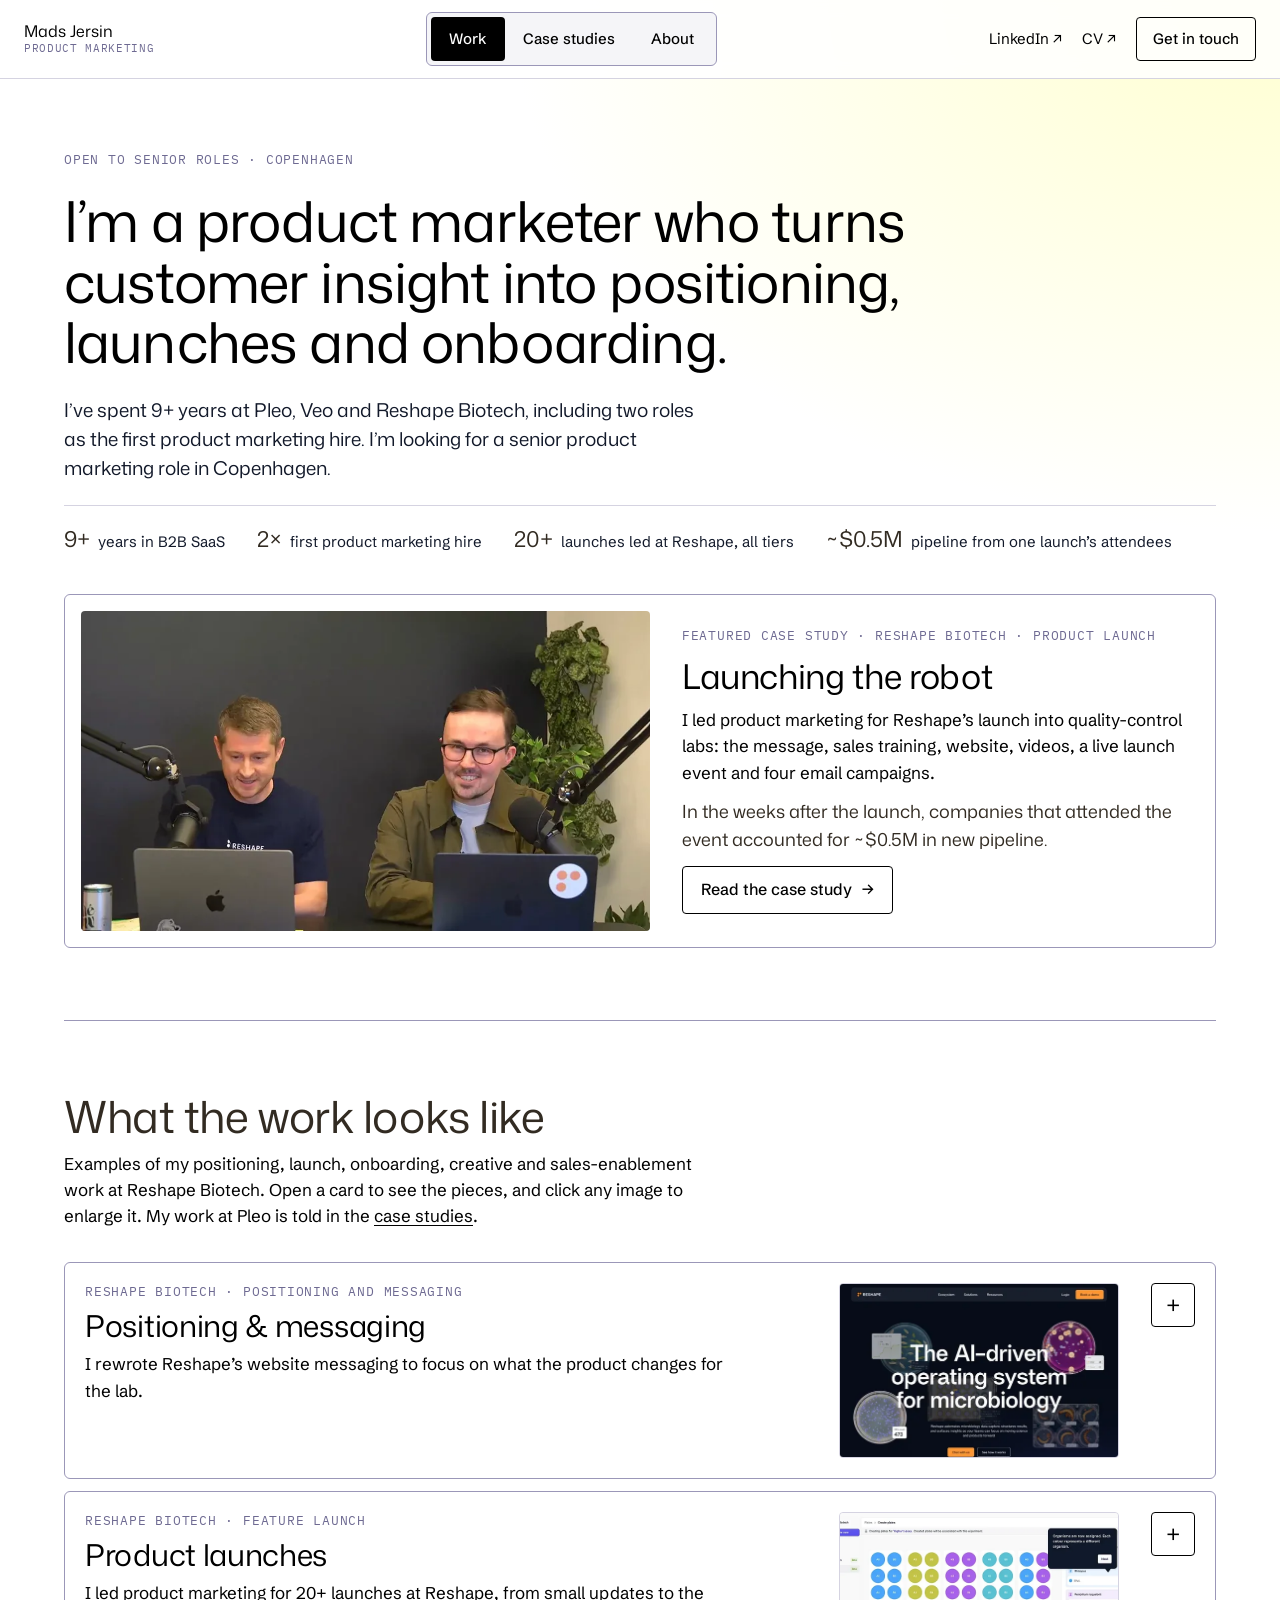
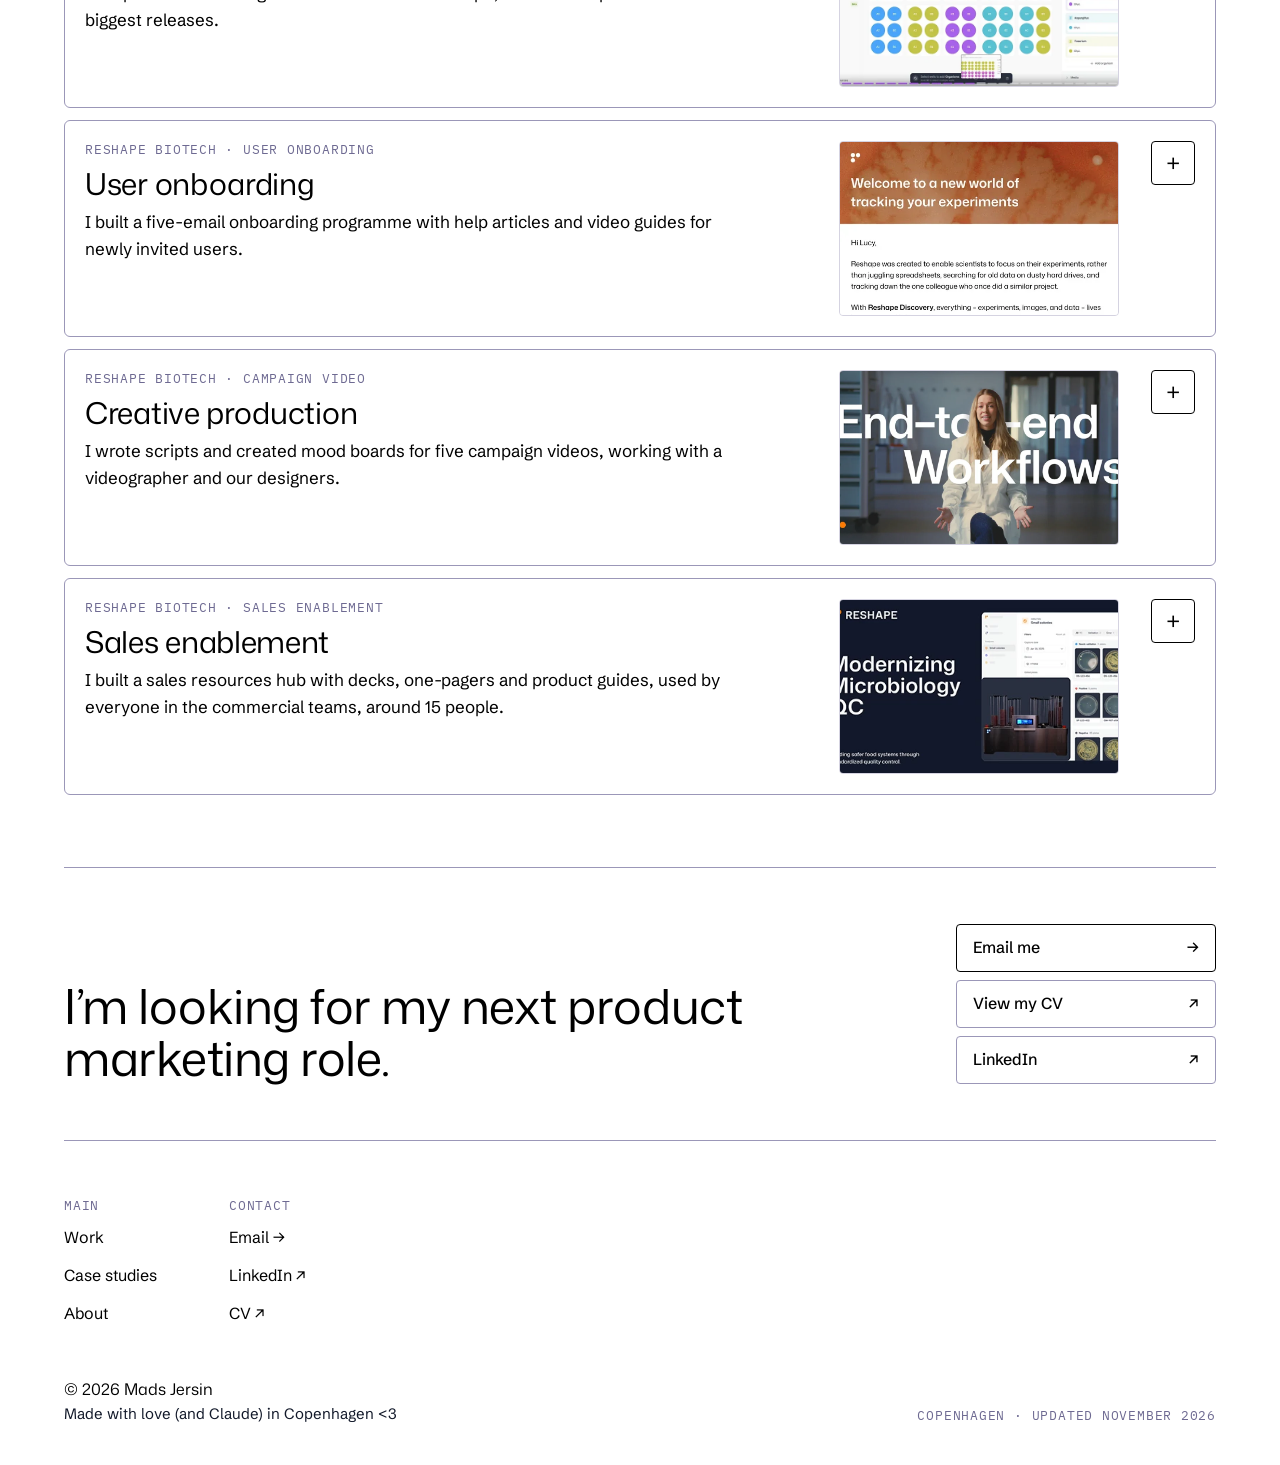
==== commit 9fbf5253: "Remove the button row from the hero Co-Authored-By: Claude Opus 5.5 <noreply@anthropic.com> Claude-S" ====
--- a/index.html
+++ b/index.html
@@ -29,11 +29,6 @@
 <span class="label">Open to senior roles · Copenhagen</span>
 <h1>I’m a product marketer who turns customer insight into positioning, launches and onboarding.</h1>
 <p class="intro">I’ve spent 9+ years at Pleo, Veo and Reshape Biotech, including two roles as the first product marketing hire. I’m looking for a senior product marketing role in Copenhagen.</p>
-<div class="hero-actions">
-<a class="button primary" href="case-studies/#robot">Read a launch case study <span aria-hidden="true">→</span></a>
-<a class="button" href="mailto:madsjersin@gmail.com">Email me</a>
-<a class="button" href="https://drive.google.com/file/d/1JuSTkis4ubju15cBtVHwm5WneKTmhr91/view?usp=sharing" target="_blank" rel="noopener">View my CV ↗</a>
-</div>
 <ul class="stats" aria-label="The shorthand"><li><strong>9+</strong> years in B2B SaaS</li><li><strong>2×</strong> first product marketing hire</li><li><strong>20+</strong> launches led at Reshape, all tiers</li><li><strong>~$0.5M</strong> pipeline from one launch’s attendees</li></ul>
 </section>
 <section class="featured" aria-labelledby="featured-title">
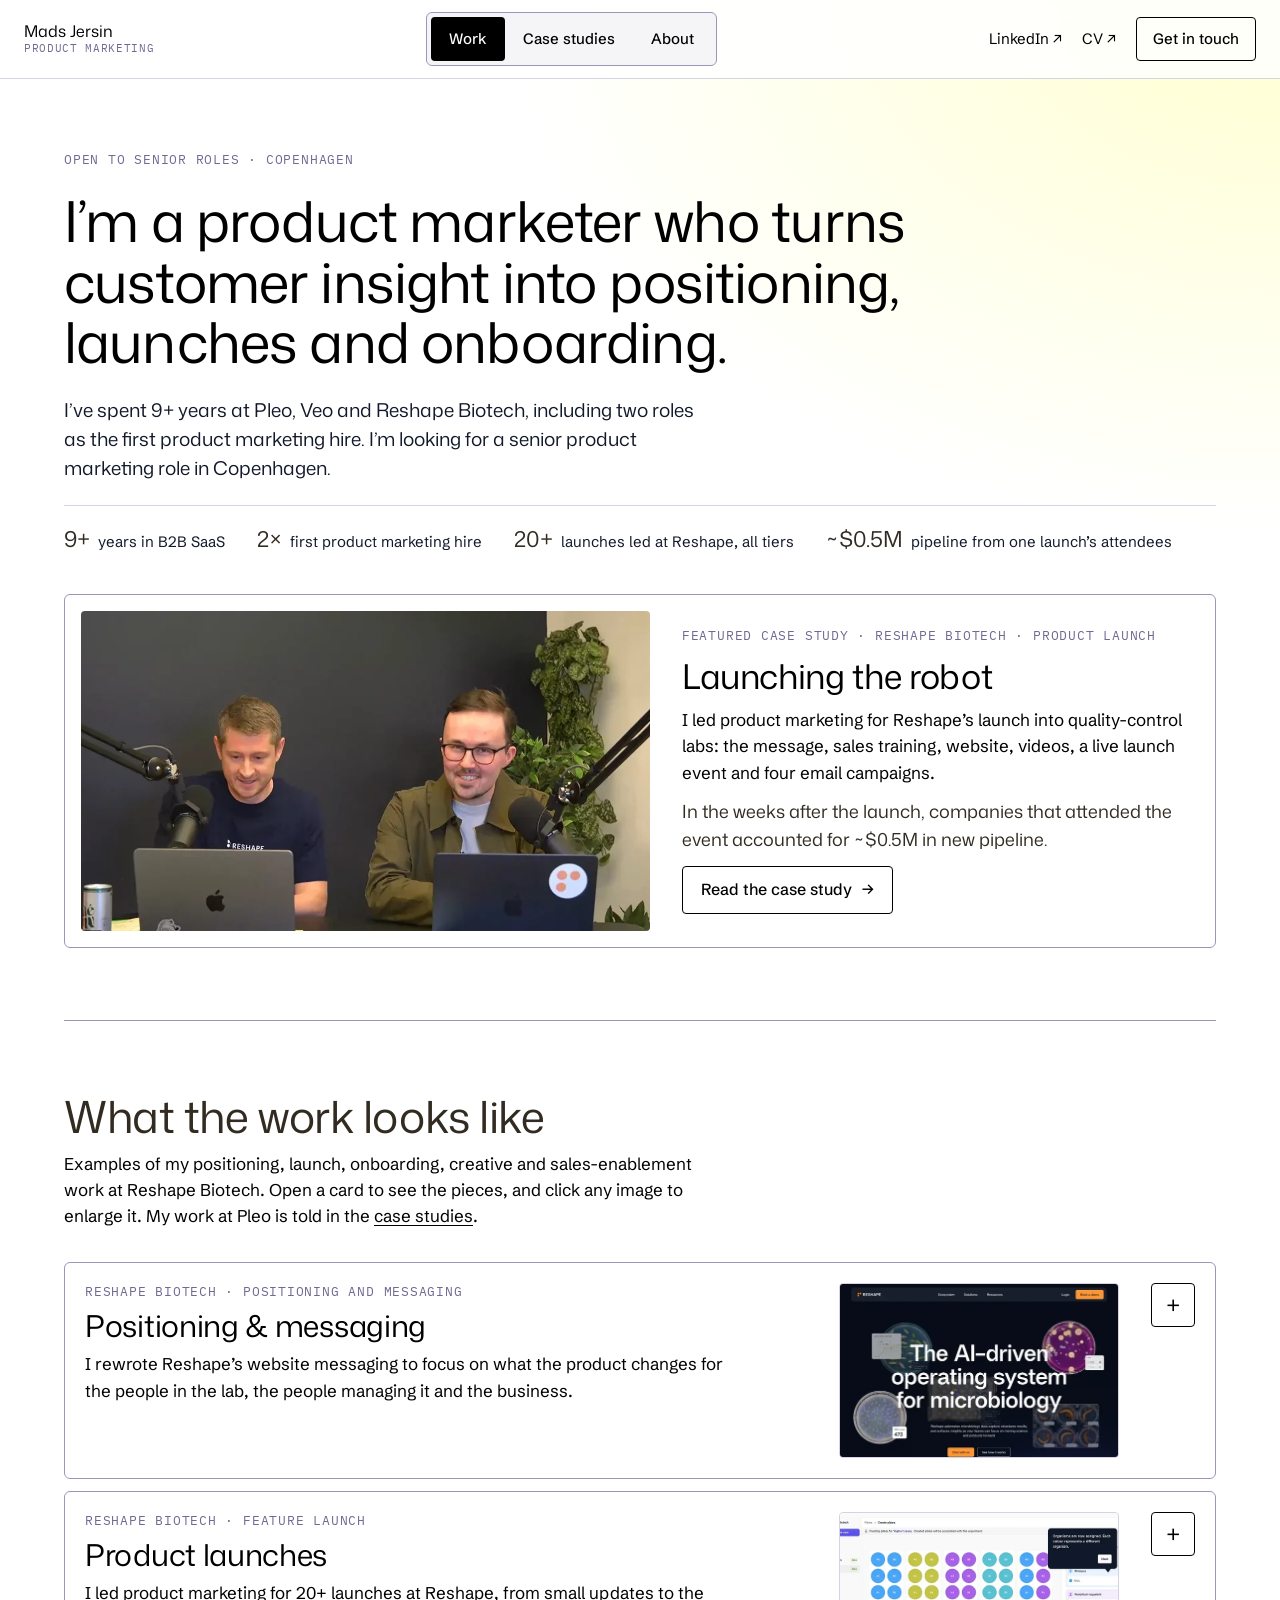
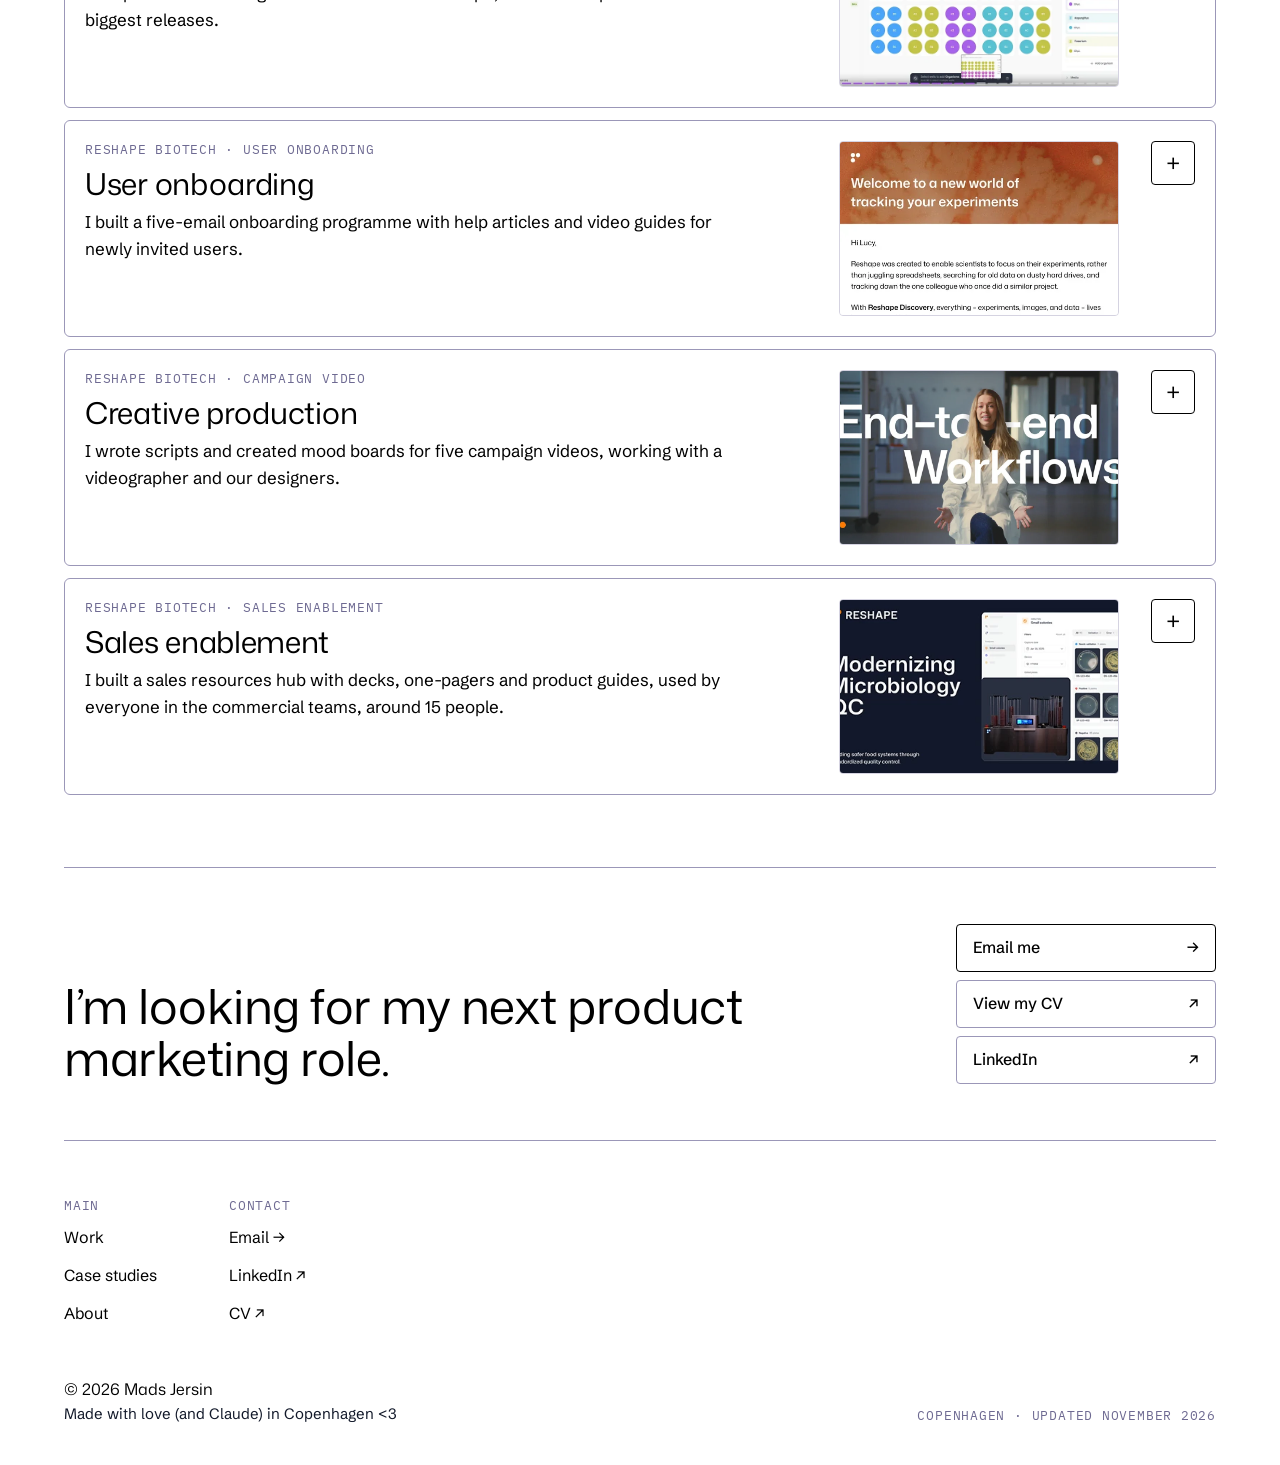
==== commit 824ab514: "Rewrite the positioning shift as before and after Co-Authored-By: Claude Opus 5.5 <noreply@anthropic" ====
--- a/index.html
+++ b/index.html
@@ -48,11 +48,11 @@
 </div>
 <div class="cards"><details class="card" id="positioning">
 <summary>
-<div class="card-text"><span class="label">Reshape Biotech · Positioning and messaging</span><h3>Positioning &amp; messaging</h3><p>I rewrote Reshape’s website messaging to focus on what the product changes for the lab.</p></div>
+<div class="card-text"><span class="label">Reshape Biotech · Positioning and messaging</span><h3>Positioning &amp; messaging</h3><p>I rewrote Reshape’s website messaging to focus on what the product changes for the people in the lab, the people managing it and the business.</p></div>
 <div class="thumb"><img src="assets/img/pos-new-website.webp" alt="" width="560" height="1000" loading="lazy"></div>
 <span class="plus" aria-hidden="true"><span>+</span></span>
 </summary>
-<div class="card-body"><p class="note">The old and new homepage, and the shift behind them. The full positioning, messaging and audience documents are internal, so the core of them is written out here instead.</p><div class="excerpt"><span class="label">The shift, in short</span><dl><div><dt>Before</dt><dd>“Automate your visual experiments.” It led with what the hardware does.</dd></div><div><dt>After</dt><dd>“The AI-driven operating system for microbiology.” It leads with the role Reshape plays in the lab.</dd></div><div><dt>For quality-control labs</dt><dd>Time saved on every test, accurate data, and a full trail of every sample when an auditor asks where an error happened.</dd></div><div><dt>For companies with labs in several countries</dt><dd>The same quality-control process everywhere, monitored remotely, without flying staff out.</dd></div></dl></div><div class="strip-wrap"><div class="strip"><figure class="shot" style="--r: 0.5490"><figcaption>Old homepage</figcaption><button type="button" data-caption="Old homepage" data-desc="Led with automating visual experiments and the hardware itself." aria-label="Enlarge: Old homepage"><img src="assets/img/pos-old-website.webp" alt="Old homepage. Led with automating visual experiments and the hardware itself." width="549" height="1000" loading="lazy"></button><p class="shot-desc">Led with automating visual experiments and the hardware itself.</p></figure><figure class="shot" style="--r: 0.5600"><figcaption>New homepage</figcaption><button type="button" data-caption="New homepage" data-desc="Leads with Reshape as the operating system for microbiology, then what it improves." aria-label="Enlarge: New homepage"><img src="assets/img/pos-new-website.webp" alt="New homepage. Leads with Reshape as the operating system for microbiology, then what it improves." width="560" height="1000" loading="lazy"></button><p class="shot-desc">Leads with Reshape as the operating system for microbiology, then what it improves.</p></figure></div><div class="strip-foot"><span class="count" aria-live="polite">1 of 2</span><div class="arrows"><button type="button" data-dir="-1" aria-label="Previous image">←</button><button type="button" data-dir="1" aria-label="Next image">→</button></div></div></div><a class="more" href="case-studies/#robot">Read the launch case study <span aria-hidden="true">→</span></a></div>
+<div class="card-body"><p class="note">The old and new homepage, and the shift behind them. The full positioning, messaging and audience documents are internal, so the core of them is written out here instead.</p><div class="excerpt"><span class="label">The shift, in short</span><dl><div><dt>Before</dt><dd>“Automate your visual experiments.” Feature-led and inside-out: it told people what the hardware did, because that was what we knew best.</dd></div><div><dt>After</dt><dd>Value-led, for three audiences. Scientists run more experiments, more accurately, in less time. Lab managers get standardised processes and data they can trust, with every image and data point kept to revisit later. The business does more with the same team, because the hardware and AI record the results that highly trained staff used to count by hand every few hours.</dd></div></dl></div><div class="strip-wrap"><div class="strip"><figure class="shot" style="--r: 0.5490"><figcaption>Old homepage</figcaption><button type="button" data-caption="Old homepage" data-desc="Led with automating visual experiments and the hardware itself." aria-label="Enlarge: Old homepage"><img src="assets/img/pos-old-website.webp" alt="Old homepage. Led with automating visual experiments and the hardware itself." width="549" height="1000" loading="lazy"></button><p class="shot-desc">Led with automating visual experiments and the hardware itself.</p></figure><figure class="shot" style="--r: 0.5600"><figcaption>New homepage</figcaption><button type="button" data-caption="New homepage" data-desc="Leads with what changes for the lab: more experiments, accurate data and time saved." aria-label="Enlarge: New homepage"><img src="assets/img/pos-new-website.webp" alt="New homepage. Leads with what changes for the lab: more experiments, accurate data and time saved." width="560" height="1000" loading="lazy"></button><p class="shot-desc">Leads with what changes for the lab: more experiments, accurate data and time saved.</p></figure></div><div class="strip-foot"><span class="count" aria-live="polite">1 of 2</span><div class="arrows"><button type="button" data-dir="-1" aria-label="Previous image">←</button><button type="button" data-dir="1" aria-label="Next image">→</button></div></div></div><a class="more" href="case-studies/#robot">Read the launch case study <span aria-hidden="true">→</span></a></div>
 </details><details class="card" id="launches">
 <summary>
 <div class="card-text"><span class="label">Reshape Biotech · Feature launch</span><h3>Product launches</h3><p>I led product marketing for 20+ launches at Reshape, from small updates to the biggest releases.</p></div>
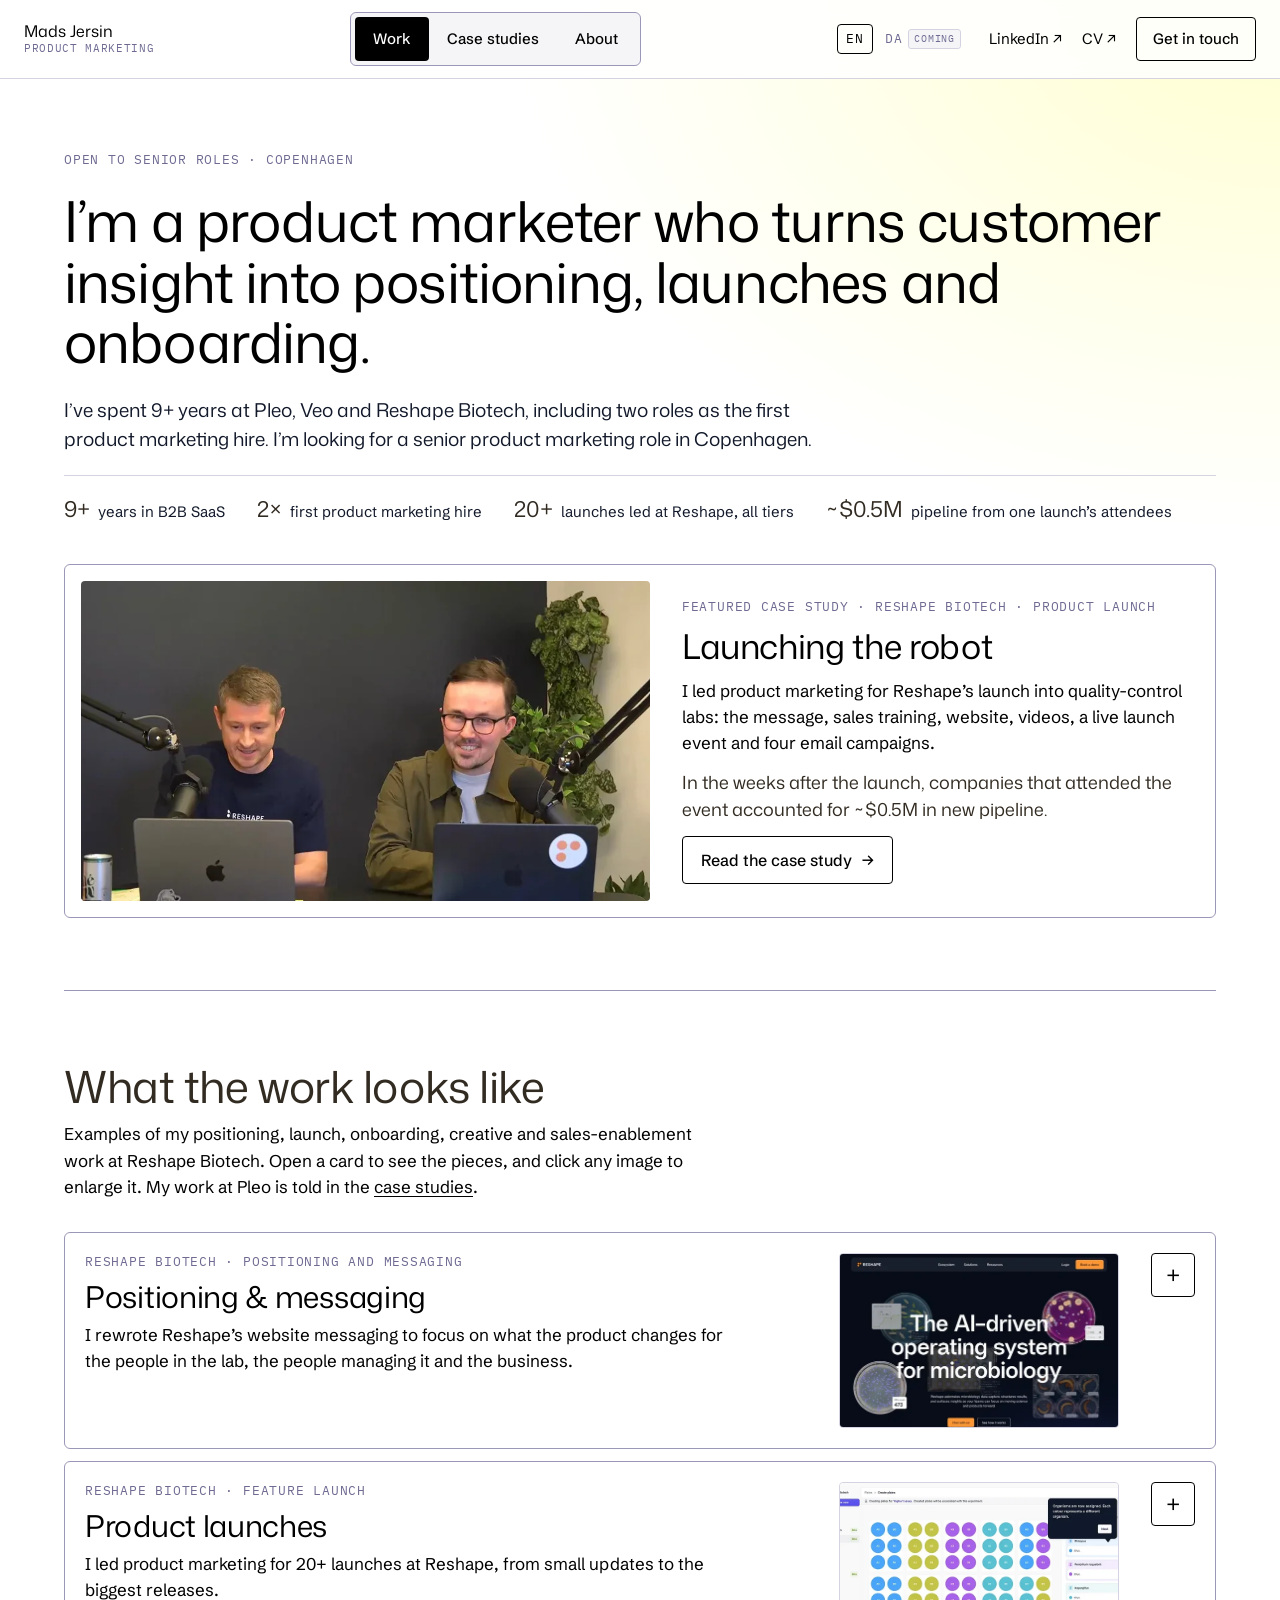
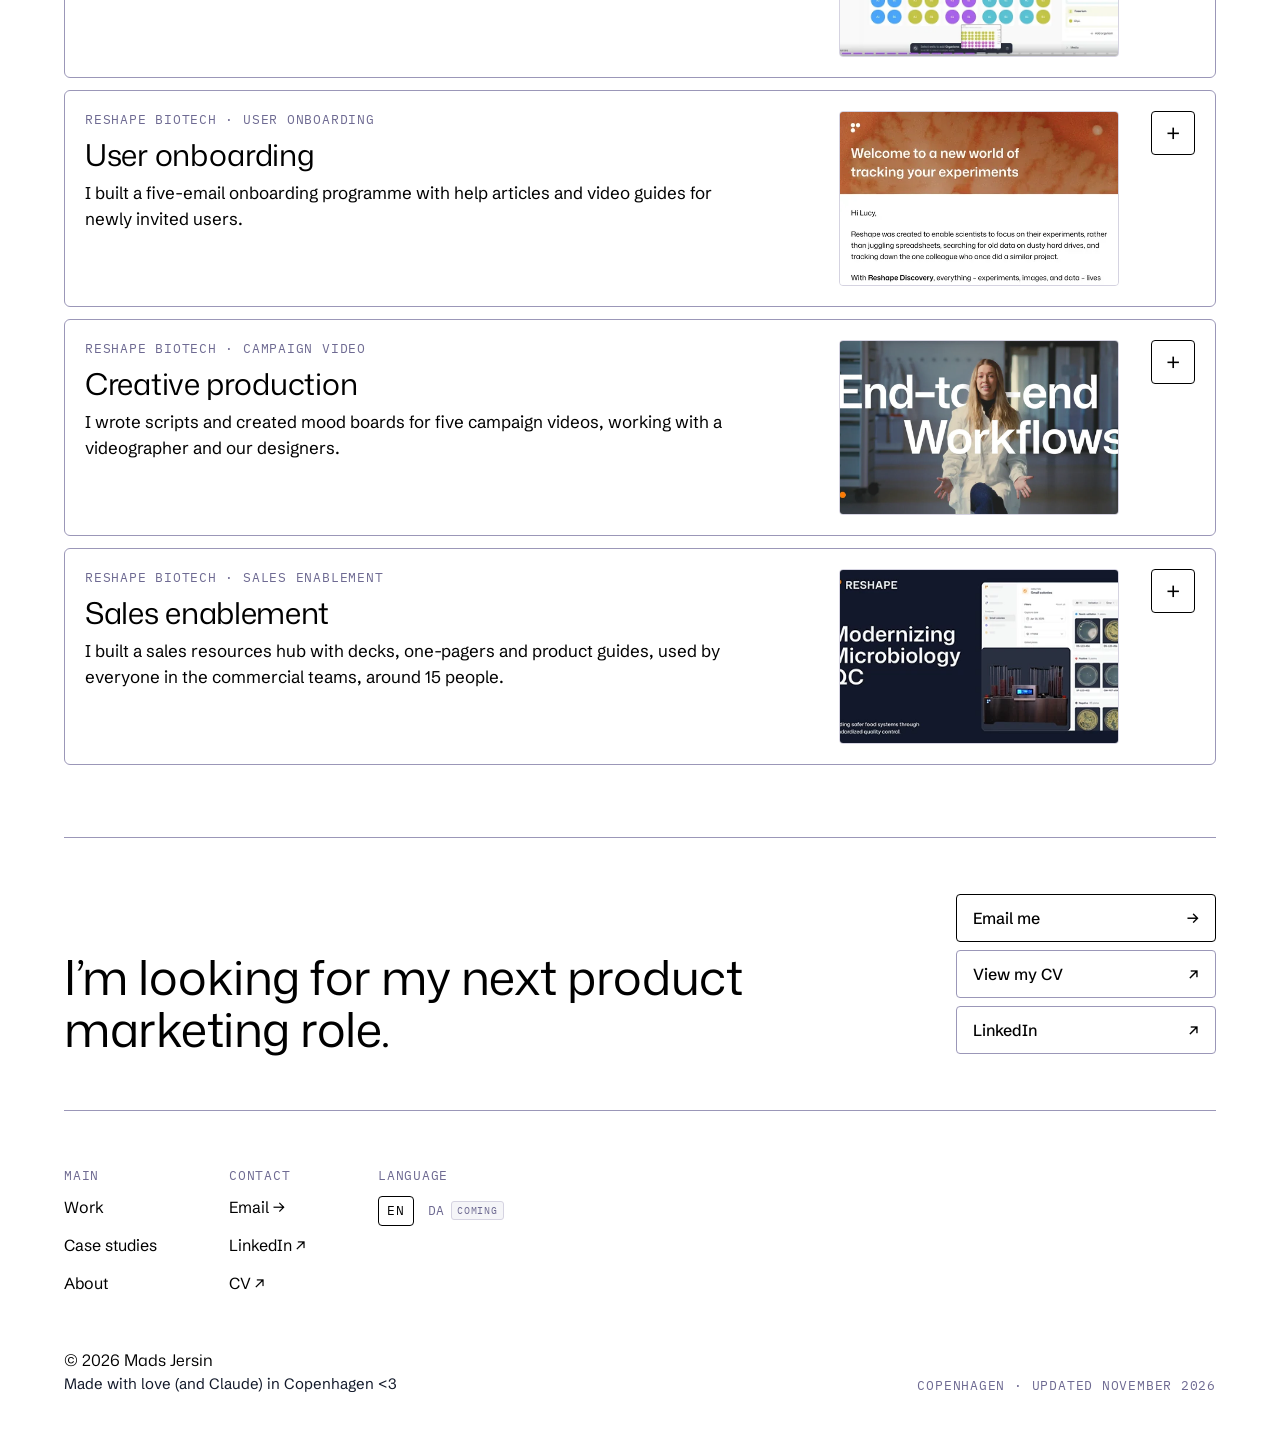
==== commit 8de47ef4: "Add EN/DA language toggle with Danish marked as coming Co-Authored-By: Claude Opus 5.5 <noreply@anth" ====
--- a/index.html
+++ b/index.html
@@ -19,6 +19,7 @@
 <a class="brand" href="./"><span class="brand-name">Mads Jersin</span><span class="label">Product marketing</span></a>
 <nav class="nav" aria-label="Main"><a href="./" aria-current="page">Work</a><a href="case-studies/">Case studies</a><a href="about/">About</a></nav>
 <div class="header-links">
+<div class="lang" role="group" aria-label="Language"><span class="lang-on" aria-current="true">EN</span><span class="lang-off" aria-disabled="true">DA <span class="soon">Coming</span></span></div>
 <a href="https://www.linkedin.com/in/madsjersin/" target="_blank" rel="noopener">LinkedIn ↗</a>
 <a href="https://drive.google.com/file/d/1JuSTkis4ubju15cBtVHwm5WneKTmhr91/view?usp=sharing" target="_blank" rel="noopener">CV ↗</a>
 <a class="cta" href="mailto:madsjersin@gmail.com">Get in touch</a>
@@ -95,6 +96,7 @@
 <div class="footer-cols">
 <div><span class="label">Main</span><a href="./">Work</a><a href="case-studies/">Case studies</a><a href="about/">About</a></div>
 <div><span class="label">Contact</span><a href="mailto:madsjersin@gmail.com">Email →</a><a href="https://www.linkedin.com/in/madsjersin/" target="_blank" rel="noopener">LinkedIn ↗</a><a href="https://drive.google.com/file/d/1JuSTkis4ubju15cBtVHwm5WneKTmhr91/view?usp=sharing" target="_blank" rel="noopener">CV ↗</a></div>
+<div><span class="label">Language</span><div class="lang" role="group" aria-label="Language"><span class="lang-on" aria-current="true">EN</span><span class="lang-off" aria-disabled="true">DA <span class="soon">Coming</span></span></div></div>
 </div>
 <div class="footer-base">
 <div><p>© 2026 Mads Jersin</p><p>Made with love (and Claude) in Copenhagen &lt;3</p></div>
--- a/assets/styles.css
+++ b/assets/styles.css
@@ -74,6 +74,13 @@
 .header-links a { text-decoration: none; min-height: 44px; display: inline-flex; align-items: center; white-space: nowrap; }
 .header-links .cta { padding: 0 16px; border: 1px solid var(--ink); border-radius: 4px; font-weight: 500; }
 
+/* Language toggle (Danish version to come) */
+.lang { display: inline-flex; align-items: center; gap: 4px; font-family: var(--mono); font-size: 13px; letter-spacing: 0.06em; }
+.lang-on { padding: 4px 8px; border: 1px solid var(--ink); border-radius: 4px; }
+.lang-off { display: inline-flex; align-items: center; gap: 6px; padding: 4px 8px; color: var(--lavender-ink); cursor: default; }
+.soon { padding: 1px 5px; border: 1px solid var(--lavender-soft); border-radius: 3px; background: var(--card); font-size: 10px; text-transform: uppercase; }
+.footer-cols .lang { flex-direction: row; align-items: center; align-self: flex-start; margin-top: 4px; }
+
 /* Buttons */
 .button, .more {
   display: inline-flex; align-items: center; gap: 10px; min-height: 48px; padding: 0 18px;
@@ -86,8 +93,8 @@
 
 /* Hero */
 .hero { display: flex; flex-direction: column; gap: 22px; padding: 72px 0 40px; }
-.hero h1 { max-width: 920px; font-family: var(--display); font-weight: 400; font-size: clamp(32px, 4.6vw, 56px); line-height: 1.08; letter-spacing: -0.015em; }
-.intro { max-width: 640px; font-family: var(--display); font-size: 19px; color: var(--deep-ink); }
+.hero h1 { font-family: var(--display); font-weight: 400; font-size: clamp(32px, 4.6vw, 56px); line-height: 1.08; letter-spacing: -0.015em; }
+.intro { max-width: 760px; font-family: var(--display); font-size: 19px; color: var(--deep-ink); }
 .hero-actions { display: flex; flex-wrap: wrap; gap: 8px; }
 .stats { display: flex; flex-wrap: wrap; gap: 10px 32px; padding-top: 18px; border-top: 1px solid var(--lavender-soft); }
 .stats li { font-size: 15px; line-height: 1.35; color: var(--deep-ink); }
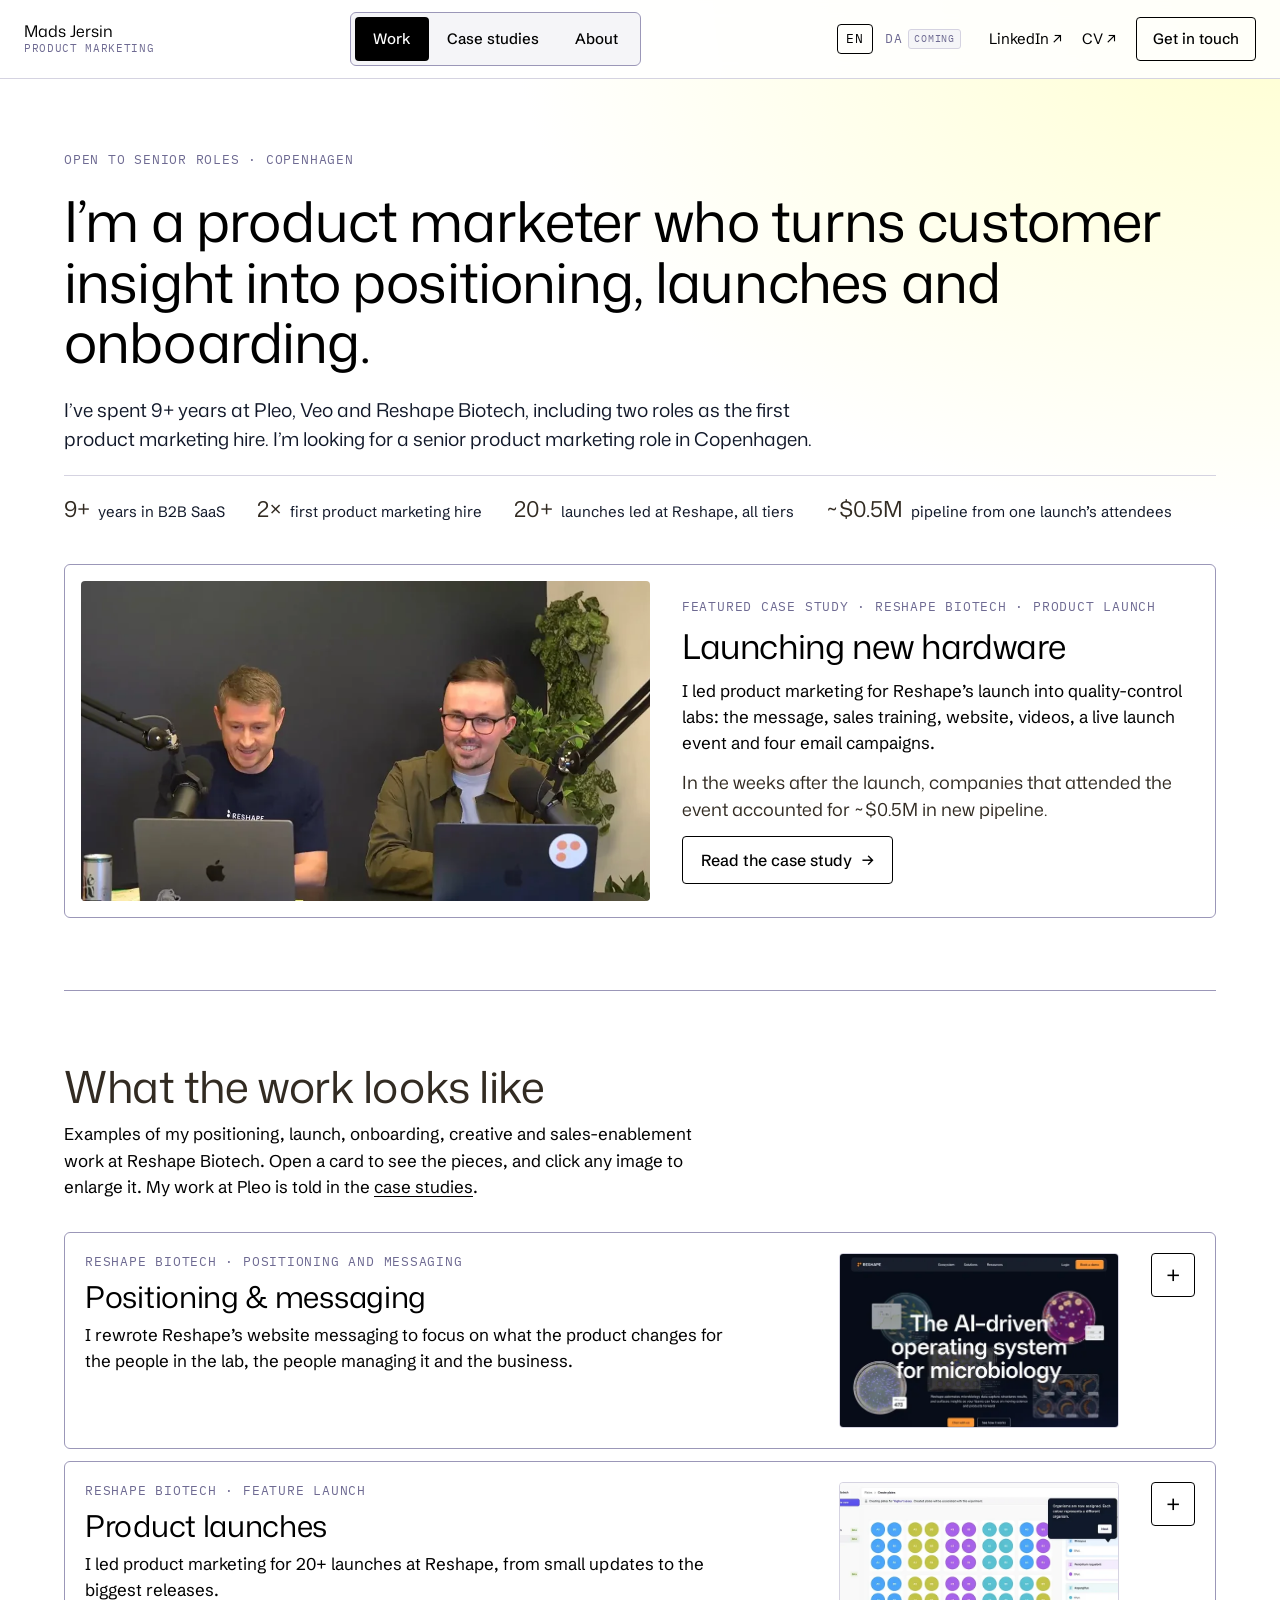
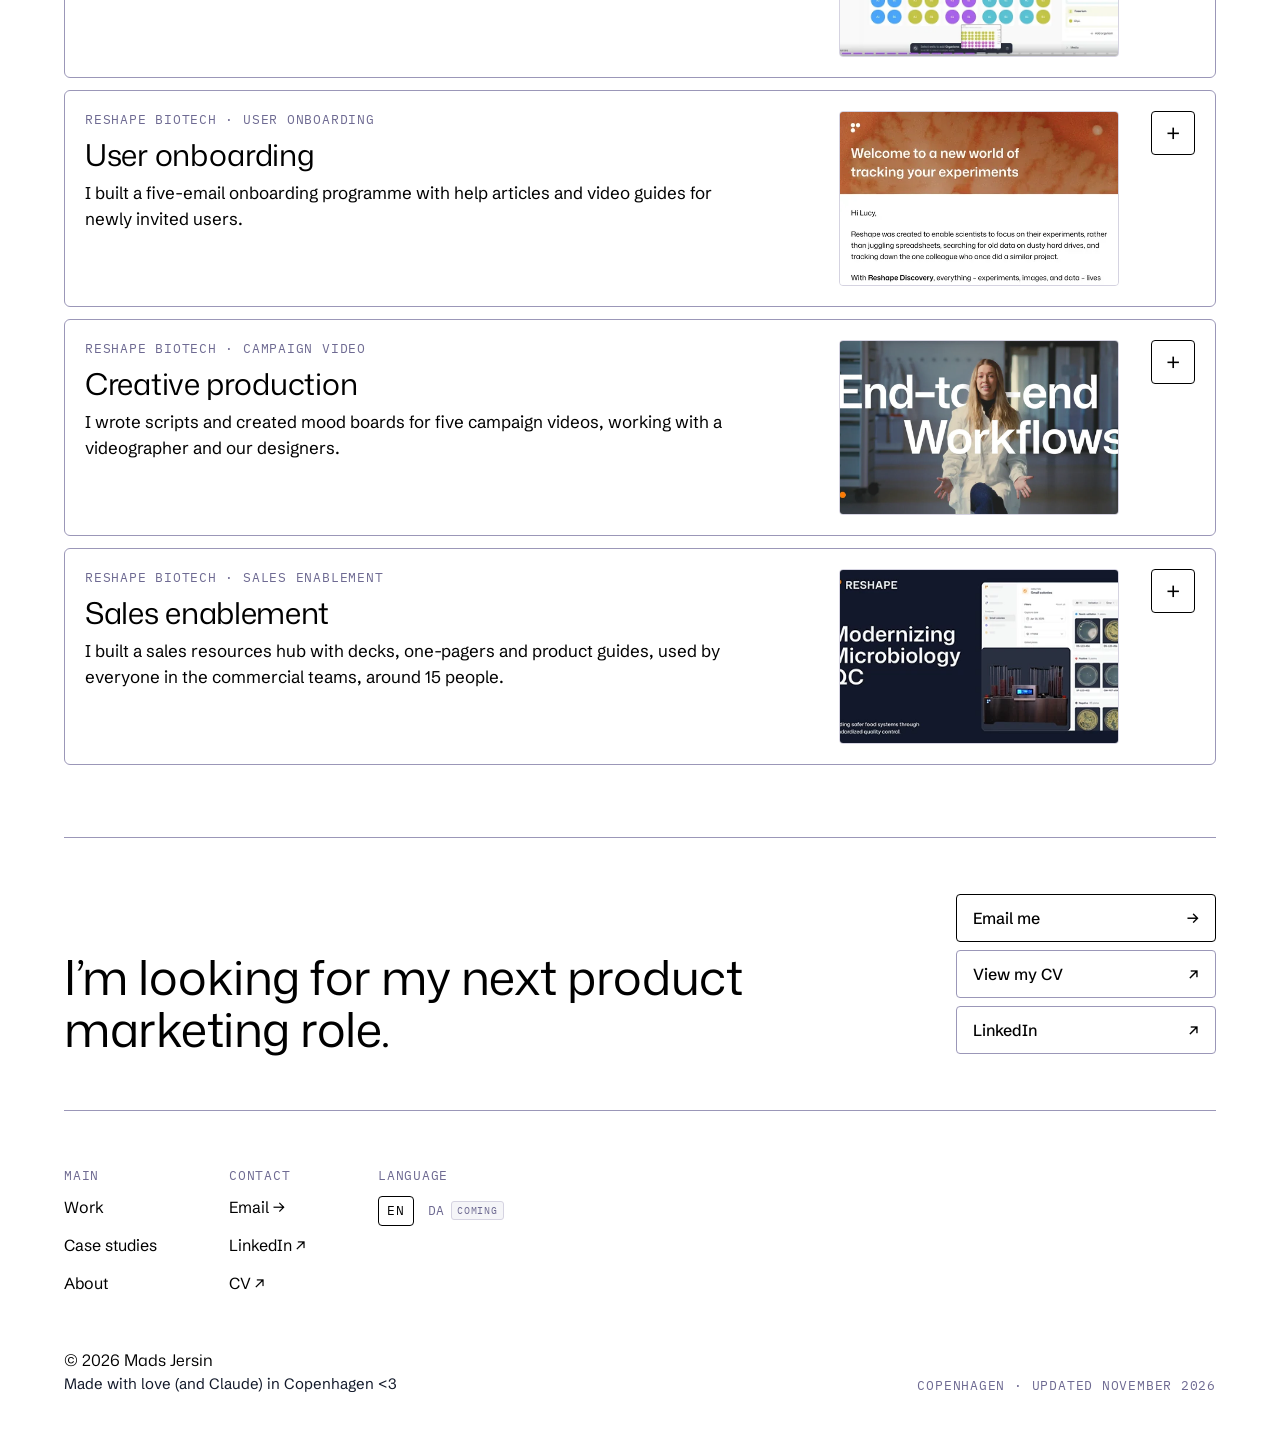
==== commit b12c9750: "Rename the robot case study to Launching new hardware Co-Authored-By: Claude Opus 5.5 <noreply@anthr" ====
--- a/index.html
+++ b/index.html
@@ -36,7 +36,7 @@
 <a class="featured-img" href="case-studies/#robot" tabindex="-1" aria-hidden="true"><img src="assets/img/robot-event.webp" alt="Two hosts presenting Reshape’s live online launch event" width="870" height="480"></a>
 <div class="featured-text">
 <span class="label">Featured case study · Reshape Biotech · Product launch</span>
-<h2 id="featured-title"><a href="case-studies/#robot">Launching the robot</a></h2>
+<h2 id="featured-title"><a href="case-studies/#robot">Launching new hardware</a></h2>
 <p>I led product marketing for Reshape’s launch into quality-control labs: the message, sales training, website, videos, a live launch event and four email campaigns.</p>
 <p class="featured-result">In the weeks after the launch, companies that attended the event accounted for ~$0.5M in new pipeline.</p>
 <a class="more" href="case-studies/#robot">Read the case study <span aria-hidden="true">→</span></a>
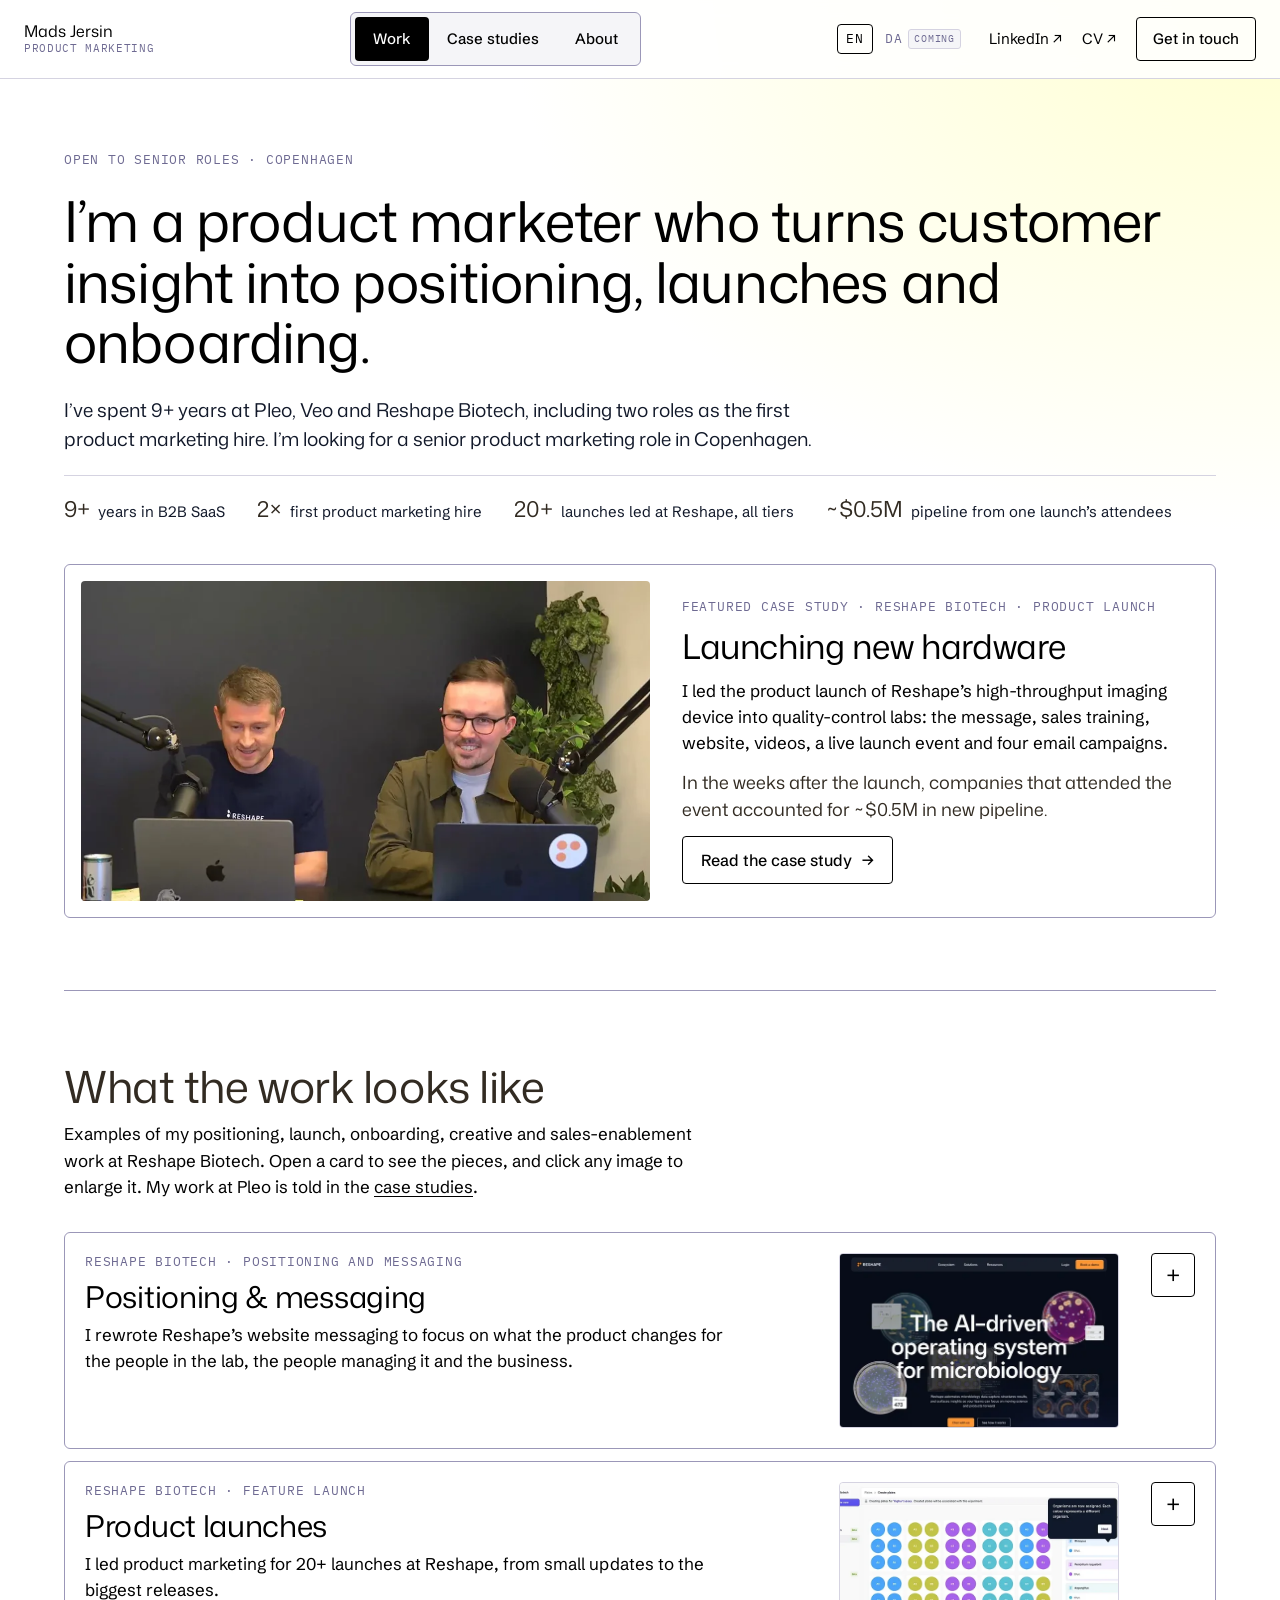
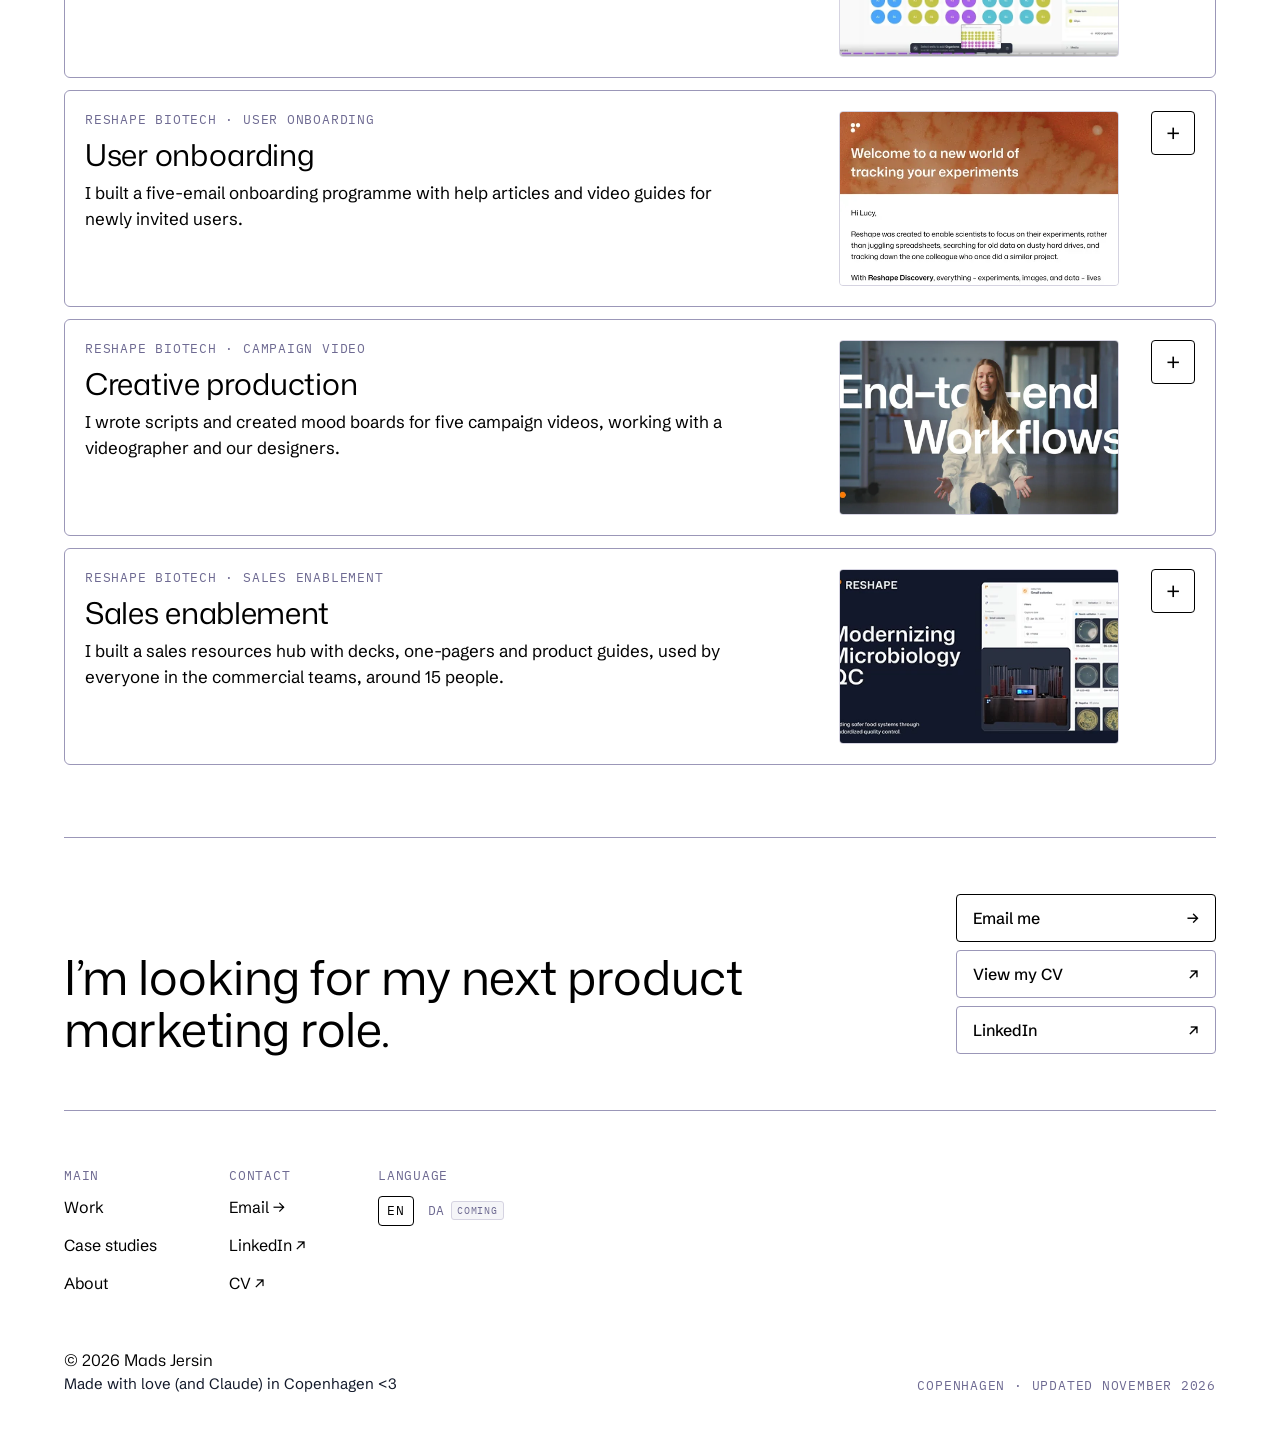
==== commit b663527b: "Update the hardware launch subheader Co-Authored-By: Claude Opus 5.5 <noreply@anthropic.com> Claude-" ====
--- a/index.html
+++ b/index.html
@@ -37,7 +37,7 @@
 <div class="featured-text">
 <span class="label">Featured case study · Reshape Biotech · Product launch</span>
 <h2 id="featured-title"><a href="case-studies/#robot">Launching new hardware</a></h2>
-<p>I led product marketing for Reshape’s launch into quality-control labs: the message, sales training, website, videos, a live launch event and four email campaigns.</p>
+<p>I led the product launch of Reshape’s high-throughput imaging device into quality-control labs: the message, sales training, website, videos, a live launch event and four email campaigns.</p>
 <p class="featured-result">In the weeks after the launch, companies that attended the event accounted for ~$0.5M in new pipeline.</p>
 <a class="more" href="case-studies/#robot">Read the case study <span aria-hidden="true">→</span></a>
 </div>
